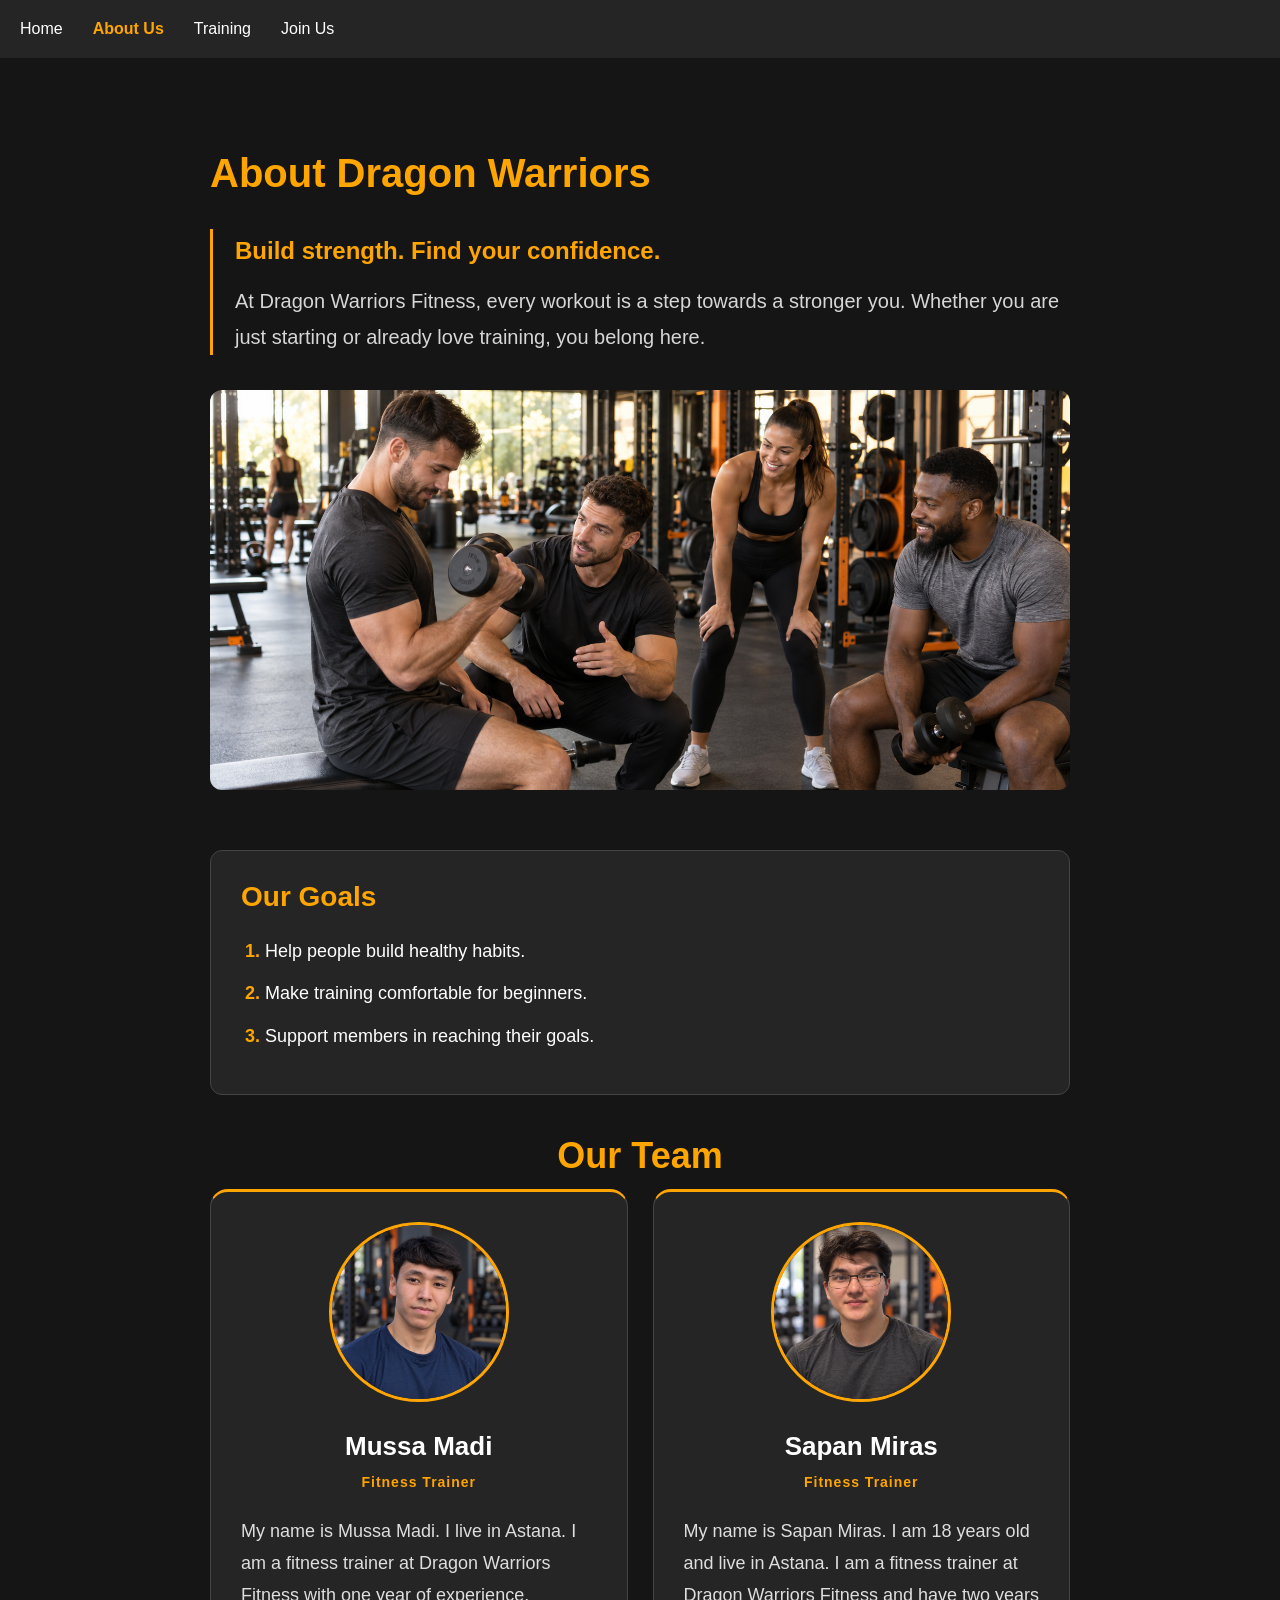
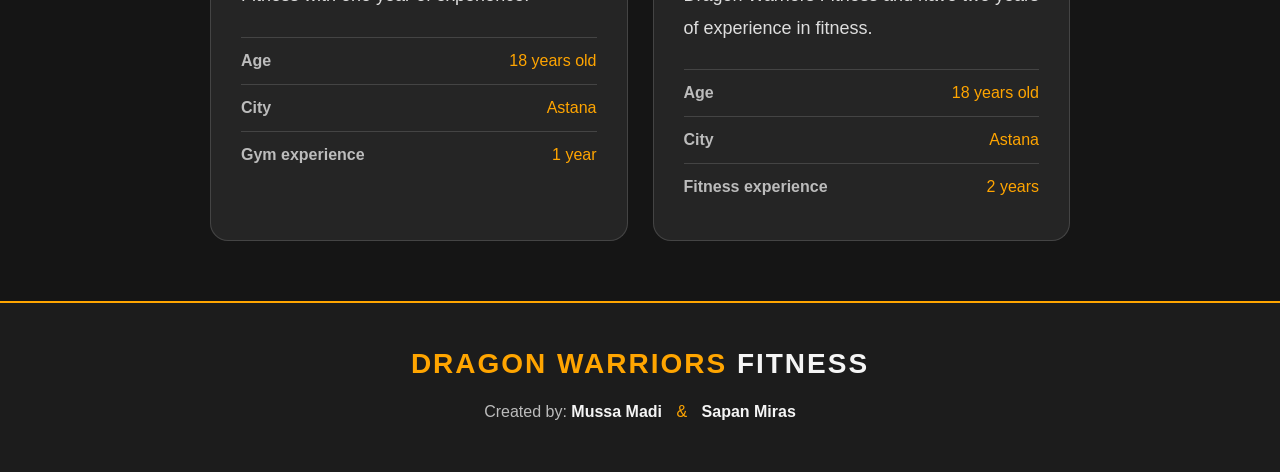
==== about.html @ 5a6d97cf "Add website files" ====
<!DOCTYPE html>
<html lang="en">

<head>
    <!-- Created by: Mussa Madi -->
    <meta charset="UTF-8">
    <meta name="viewport" content="width=device-width, initial-scale=1.0">
    <title>Dragon Warriors Fitness | About Us</title>
    <link rel="stylesheet" href="css/style.css">
</head>

<body>
    <nav class="navbar">
        <a href="index.html">Home</a>
        <a class="active" href="about.html">About Us</a>
        <a href="training.html">Training</a>
        <a href="join.html">Join Us</a>
    </nav>

    <main>
        <section class="about-section">
            <h1>About Dragon Warriors</h1>
            <p class="about-intro">
                <strong>Build strength. Find your confidence.</strong>
                At Dragon Warriors Fitness, every workout is a step towards
                a stronger you. Whether you are just starting or already love
                training, you belong here.
            </p>

            <img class="gym-image" src="images/about-gym.png" alt="Gym members training with a trainer">
        </section>

        <section class="features goals-section">
            <h2>Our Goals</h2>
            <ol>
                <li>Help people build healthy habits.</li>
                <li>Make training comfortable for beginners.</li>
                <li>Support members in reaching their goals.</li>
            </ol>
        </section>

        <section class="team-section">
            <h2>Our Team</h2>

            <div class="team-grid">
                <article class="member-card" id="madi">
                    <img class="member-photo" src="images/madi.png" alt="Mussa Madi">

                    <h3>Mussa Madi</h3>
                    <p class="member-role">Fitness Trainer</p>

                    <p class="member-bio">
                        My name is Mussa Madi. I live in Astana.
                        I am a fitness trainer at Dragon Warriors Fitness
                        with one year of experience.
                    </p>

                    <ul class="member-details">
                        <li>
                            <strong>Age</strong>
                            <span>18 years old</span>
                        </li>
                        <li>
                            <strong>City</strong>
                            <span>Astana</span>
                        </li>
                        <li>
                            <strong>Gym experience</strong>
                            <span>1 year</span>
                        </li>
                    </ul>
                </article>

                <article class="member-card" id="miras">
                    <img class="member-photo" src="images/miras.png" alt="Sapan Miras">

                    <h3>Sapan Miras</h3>
                    <p class="member-role">Fitness Trainer</p>

                    <p class="member-bio">
                        My name is Sapan Miras. I am 18 years old
                        and live in Astana. I am a fitness trainer
                        at Dragon Warriors Fitness and have two years
                        of experience in fitness.
                    </p>

                    <ul class="member-details">
                        <li>
                            <strong>Age</strong>
                            <span>18 years old</span>
                        </li>
                        <li>
                            <strong>City</strong>
                            <span>Astana</span>
                        </li>
                        <li>
                            <strong>Fitness experience</strong>
                            <span>2 years</span>
                        </li>
                    </ul>
                </article>
            </div>
        </section>
    </main>

    <footer class="site-footer">
        <p class="footer-brand">
            Dragon Warriors <span>Fitness</span>
        </p>

        <p class="footer-authors">
            Created by:
            <strong>Mussa Madi</strong>
            <span class="footer-divider">&amp;</span>
            <strong>Sapan Miras</strong>
        </p>
    </footer>
</body>

</html>
---- css/style.css ----
* {
    box-sizing: border-box;
}

body {
    background-color: #151515;
    color: white;
    font-family: Arial, sans-serif;
    margin: 0;
}

.navbar {
    background-color: #252525;
    padding: 20px;
    display: flex;
    gap: 30px;
}

.navbar a {
    color: white;
    text-decoration: none;
}

.navbar a:hover {
    color: orange;
}

.hero h1 {
    font-size: 64px;
    font-weight: 800;
    text-transform: uppercase;
    line-height: 1.1;
    letter-spacing: 2px;
    margin: 0 0 25px;
    text-shadow: 0 4px 16px rgba(0, 0, 0, 0.5);
}

.hero {
    text-align: center;
    padding: 150px 20px;
    background-image:
        linear-gradient(rgba(0, 0, 0, 0.65), rgba(0, 0, 0, 0.65)),
        url("../images/gym.png");
    background-size: cover;
    background-position: center;
    margin-bottom: 40px;
}

.join-button {
    display: inline-block;
    background-color: orange;
    color: black;
    padding: 15px 30px;
    text-decoration: none;
    border-radius: 8px;
}

.join-button:hover {
    background-color: darkorange;
}

.features {
    max-width: 900px;
    margin: 0 auto 40px;
    padding: 30px;
    background-color: #252525;
    border: 1px solid #444444;
    border-radius: 12px;
}

.features h2 {
    color: orange;
    font-size: 28px;
}

.features p {
    line-height: 1.6;
}

.features li {
    margin-bottom: 12px;
}

footer {
    background-color: #252525;
    color: white;
    text-align: center;
    padding: 20px;
    border-top: 1px solid #444444;
}

.feature-image {
    display: block;
    width: 180px;
    height: 180px;
    object-fit: cover;
    border-radius: 50%;
    border: 3px solid orange;
    margin-bottom: 20px;
}

.about-section {
    max-width: 900px;
    margin: 0 auto;
    padding: 60px 20px;
}

.about-section h1 {
    color: orange;
    font-size: 2.5rem;
}

.about-section p {
    font-size: 18px;
    line-height: 1.6;
}

.gym-image {
    display: block;
    width: 100%;
    max-width: 900px;
    height: 400px;
    object-fit: cover;
    margin: 30px auto 0;
    border-radius: 12px;
}

@media (max-width: 600px) {
    .navbar {
        flex-wrap: wrap;
        gap: 15px;
    }

    .hero {
        padding: 80px 20px;
    }

    .features {
        margin: 0 15px 30px;
        padding: 20px;
    }

    .gym-image {
        height: 250px;
    }
}

.navbar a.active {
    color: orange;
    font-weight: bold;
}

.home-features {
    display: flex;
    align-items: center;
    gap: 50px;
    width: calc(100% - 40px);
    max-width: 1150px;
    margin: 0 auto 60px;
    padding: 50px;
    border-radius: 20px;
    background-color: #252525;
    box-shadow: 0 12px 30px rgba(0, 0, 0, 0.2);
}

.home-features .feature-image {
    width: 260px;
    height: 260px;
    flex-shrink: 0;
    margin: 0;
}

.features-text {
    flex: 1;
    min-width: 0;
}

.features-text h2 {
    margin: 0 0 22px;
    font-size: 36px;
}

.features-text ul {
    padding-left: 22px;
    margin: 0;
}

.features-text li {
    color: #dedede;
    font-size: 18px;
    line-height: 1.7;
    margin-bottom: 18px;
}

.features-text li:last-child {
    margin-bottom: 0;
}

.features-text li::marker {
    color: orange;
}

.features-text strong {
    color: white;
}

.site-footer {
    padding: 45px 20px;
    background-color: #1c1c1c;
    border-top: 2px solid orange;
    text-align: center;
}

.footer-brand {
    margin: 0 0 18px;
    color: orange;
    font-size: 28px;
    font-weight: 800;
    letter-spacing: 2px;
    text-transform: uppercase;
}

.footer-brand span {
    color: #f5f5f5;
}

.footer-authors {
    margin: 0;
    color: #bcbcbc;
    font-size: 16px;
    line-height: 1.8;
}

.footer-authors strong {
    color: #f5f5f5;
    font-weight: 600;
}

.footer-divider {
    color: orange;
    margin: 0 10px;
}

@media (max-width: 800px) {
    .home-features {
        flex-direction: column;
        gap: 30px;
        padding: 30px 24px;
    }

    .home-features .feature-image {
        width: 200px;
        height: 200px;
    }

    .features-text h2 {
        font-size: 30px;
    }

    .features-text li {
        font-size: 17px;
    }

    .footer-brand {
        font-size: 22px;
    }
}

.about-columns {
    display: flex;
    align-items: stretch;
    gap: 25px;
    max-width: 900px;
    margin: 0 auto 60px;
    padding: 0 20px;
}

.about-columns>.features {
    flex: 1;
    min-width: 0;
    margin: 0;
    padding: 30px;
    border-radius: 18px;
}

.about-columns h2 {
    margin-top: 0;
}

.about-columns p,
.about-columns li {
    font-size: 18px;
    line-height: 1.7;
}

.about-columns ol {
    padding-left: 22px;
}

.about-columns li::marker {
    color: orange;
    font-weight: bold;
}

@media (max-width: 800px) {
    .about-columns {
        flex-direction: column;
    }
}

.about-section .about-intro {
    font-size: 20px;
    line-height: 1.8;
    color: #d6d6d6;
    border-left: 3px solid orange;
    padding-left: 22px;
    margin: 25px 0 35px;
}

.about-intro strong {
    display: block;
    color: orange;
    font-size: 24px;
    font-weight: 700;
    margin-bottom: 10px;
}

.hero h1 span {
    display: block;
    color: orange;
    font-size: 0.65em;
    letter-spacing: 8px;
    margin-top: 15px;
}

.hero .hero-tagline {
    font-size: 22px;
    line-height: 1.6;
    color: #dedede;
    margin: 0 0 35px;
}

.hero-tagline strong {
    color: white;
}

.hero .join-button {
    padding: 17px 36px;
    font-size: 17px;
    font-weight: 700;
    letter-spacing: 1px;
    border-radius: 10px;
    box-shadow: 0 6px 22px rgba(255, 165, 0, 0.25);
    transition: transform 0.2s, background-color 0.2s;
}

.hero .join-button:hover {
    transform: translateY(-3px);
    background-color: #ffb52e;
}

@media (max-width: 600px) {
    .hero h1 {
        font-size: 36px;
    }

    .hero h1 span {
        letter-spacing: 5px;
    }

    .hero .hero-tagline {
        font-size: 18px;
    }
}

#schedule {
    max-width: 900px;
    overflow-x: auto;
}

table.schedule-table {
    width: 100%;
    border-collapse: collapse;
    margin-top: 15px;
}

.schedule-table th,
.schedule-table td {
    padding: 14px 16px;
    text-align: left;
}

.schedule-table thead th {
    background-color: #1c1c1c;
    color: orange;
    text-transform: uppercase;
    font-size: 13px;
    letter-spacing: 1px;
    border-bottom: 2px solid orange;
}

.schedule-table tbody td {
    color: #dedede;
    border-bottom: 1px solid #3a3a3a;
}

.schedule-table tbody tr:hover td {
    background-color: #2c2c2c;
}

.plans {
    max-width: 1150px;
    margin: 0 auto 20px;
    padding: 0 20px;
    text-align: center;
}

.plans h2 {
    color: orange;
    font-size: 32px;
    margin-bottom: 30px;
}

.plans-grid {
    display: flex;
    flex-wrap: wrap;
    justify-content: center;
    gap: 25px;
    margin-bottom: 60px;
}

.plan-card {
    flex: 1;
    min-width: 240px;
    max-width: 320px;
    background-color: #252525;
    border: 1px solid #444444;
    border-radius: 16px;
    padding: 32px 26px;
    text-align: left;
}

.plan-card h3 {
    color: orange;
    font-size: 22px;
    margin: 0 0 10px;
}

.plan-card .plan-price {
    font-size: 30px;
    font-weight: 800;
    color: white;
    margin: 0 0 20px;
}

.plan-card .plan-price span {
    font-size: 14px;
    font-weight: 400;
    color: #bcbcbc;
}

.plan-card ul {
    list-style: none;
    margin: 0;
    padding: 0;
}

.plan-card ul li {
    padding: 8px 0;
    border-bottom: 1px solid #3a3a3a;
    color: #dedede;
    font-size: 15px;
}

.plan-card ul li:last-child {
    border-bottom: none;
}

@media (max-width: 800px) {
    .plans-grid {
        flex-direction: column;
        align-items: center;
    }

    .plan-card {
        max-width: 400px;
        width: 100%;
    }
}

#contact-form {
    max-width: 700px;
}

#contact-form form {
    margin-top: 15px;
}

.form-group {
    display: flex;
    flex-direction: column;
    gap: 8px;
    margin-bottom: 22px;
}

.form-group label {
    color: #dedede;
    font-weight: 600;
    font-size: 15px;
}

.form-group input[type="text"],
.form-group input[type="email"],
.form-group textarea {
    background-color: #1c1c1c;
    border: 1px solid #444444;
    border-radius: 8px;
    padding: 12px 14px;
    color: white;
    font-family: inherit;
    font-size: 15px;
}

.form-group input[type="text"]:focus,
.form-group input[type="email"]:focus,
.form-group textarea:focus {
    outline: none;
    border-color: orange;
}

.form-group textarea {
    resize: vertical;
    min-height: 120px;
}

.radio-row {
    display: flex;
    gap: 25px;
    color: #dedede;
    font-size: 15px;
}

.radio-row label {
    display: flex;
    align-items: center;
    gap: 8px;
    font-weight: 400;
}

button.join-button {
    border: none;
    cursor: pointer;
    font: inherit;
}

.about-intro .text-accent {
    color: #ffc04d;
    font-weight: 600;
}

.plans-grid .plan-card {
    display: flex;
    flex-direction: column;
    border: 1px solid #444444;
    transition: border-color 0.2s, box-shadow 0.2s;
}

.plan-card ul {
    flex: 1;
}

.plan-choice {
    display: flex;
    align-items: center;
    justify-content: center;
    gap: 10px;
    margin-top: 25px;
    padding: 15px;
    border: 1px solid #666666;
    border-radius: 10px;
    color: white;
    font-weight: 700;
    cursor: pointer;
}

.plan-choice input {
    width: 18px;
    height: 18px;
    margin: 0;
    accent-color: #151515;
}

.plan-choice:hover {
    border-color: orange;
    background-color: #333333;
}

.plan-card:has(input:checked) {
    border-color: orange;
    box-shadow: 0 8px 25px rgba(255, 165, 0, 0.15);
}

.plan-choice:has(input:checked) {
    background-color: orange;
    border-color: orange;
    color: #151515;
}

.plan-choice:focus-within {
    outline: 2px solid white;
    outline-offset: 4px;
}

.training-time {
    border: 0;
    padding: 0;
    margin-left: 0;
    margin-right: 0;
    min-width: 0;
}

.training-time legend {
    font-weight: 600;
    margin-bottom: 12px;
}

.goals-section {
    width: calc(100% - 40px);
    max-width: 860px;
    margin: 0 auto 40px;
    padding: 30px;
}

.goals-section h2 {
    margin-top: 0;
}

.goals-section ol {
    padding-left: 24px;
    margin-bottom: 0;
}

.goals-section li {
    font-size: 18px;
    line-height: 1.7;
}

.goals-section li::marker {
    color: orange;
    font-weight: bold;
}

.team-section {
    max-width: 900px;
    margin: 0 auto 60px;
    padding: 0 20px;
}

.team-section>h2 {
    color: orange;
    font-size: 36px;
    text-align: center;
    margin: 0 0 12px;
}

.team-grid {
    display: grid;
    grid-template-columns: repeat(2, minmax(0, 1fr));
    gap: 25px;
}

.member-card {
    background-color: #252525;
    border: 1px solid #444444;
    border-top: 3px solid orange;
    border-radius: 18px;
    padding: 30px;
    text-align: center;
}

.member-photo {
    width: 180px;
    height: 180px;
    max-width: 100%;
    margin: 0 auto 25px;
    border: 3px solid orange;
    border-radius: 50%;
}

.member-card h3 {
    color: white;
    font-size: 26px;
    margin: 0 0 10px;
}

.member-role {
    color: orange;
    font-size: 14px;
    font-weight: 600;
    letter-spacing: 1px;
    line-height: 1.5;
    margin: 0 0 22px;
}

.member-bio {
    color: #dedede;
    font-size: 18px;
    line-height: 1.8;
    text-align: left;
}

.member-details {
    list-style: none;
    padding: 0;
    margin: 25px 0 0;
    text-align: left;
}

.member-details li {
    display: flex;
    justify-content: space-between;
    flex-wrap: wrap;
    gap: 10px;
    padding: 14px 0;
    border-top: 1px solid #444444;
    font-size: 16px;
}

.member-details strong {
    color: #bcbcbc;
}

.member-details span {
    color: orange;
}

@media (max-width: 700px) {
    .team-grid {
        grid-template-columns: 1fr;
    }

    .member-card {
        padding: 25px;
    }

    .team-section>h2 {
        font-size: 30px;
    }
}
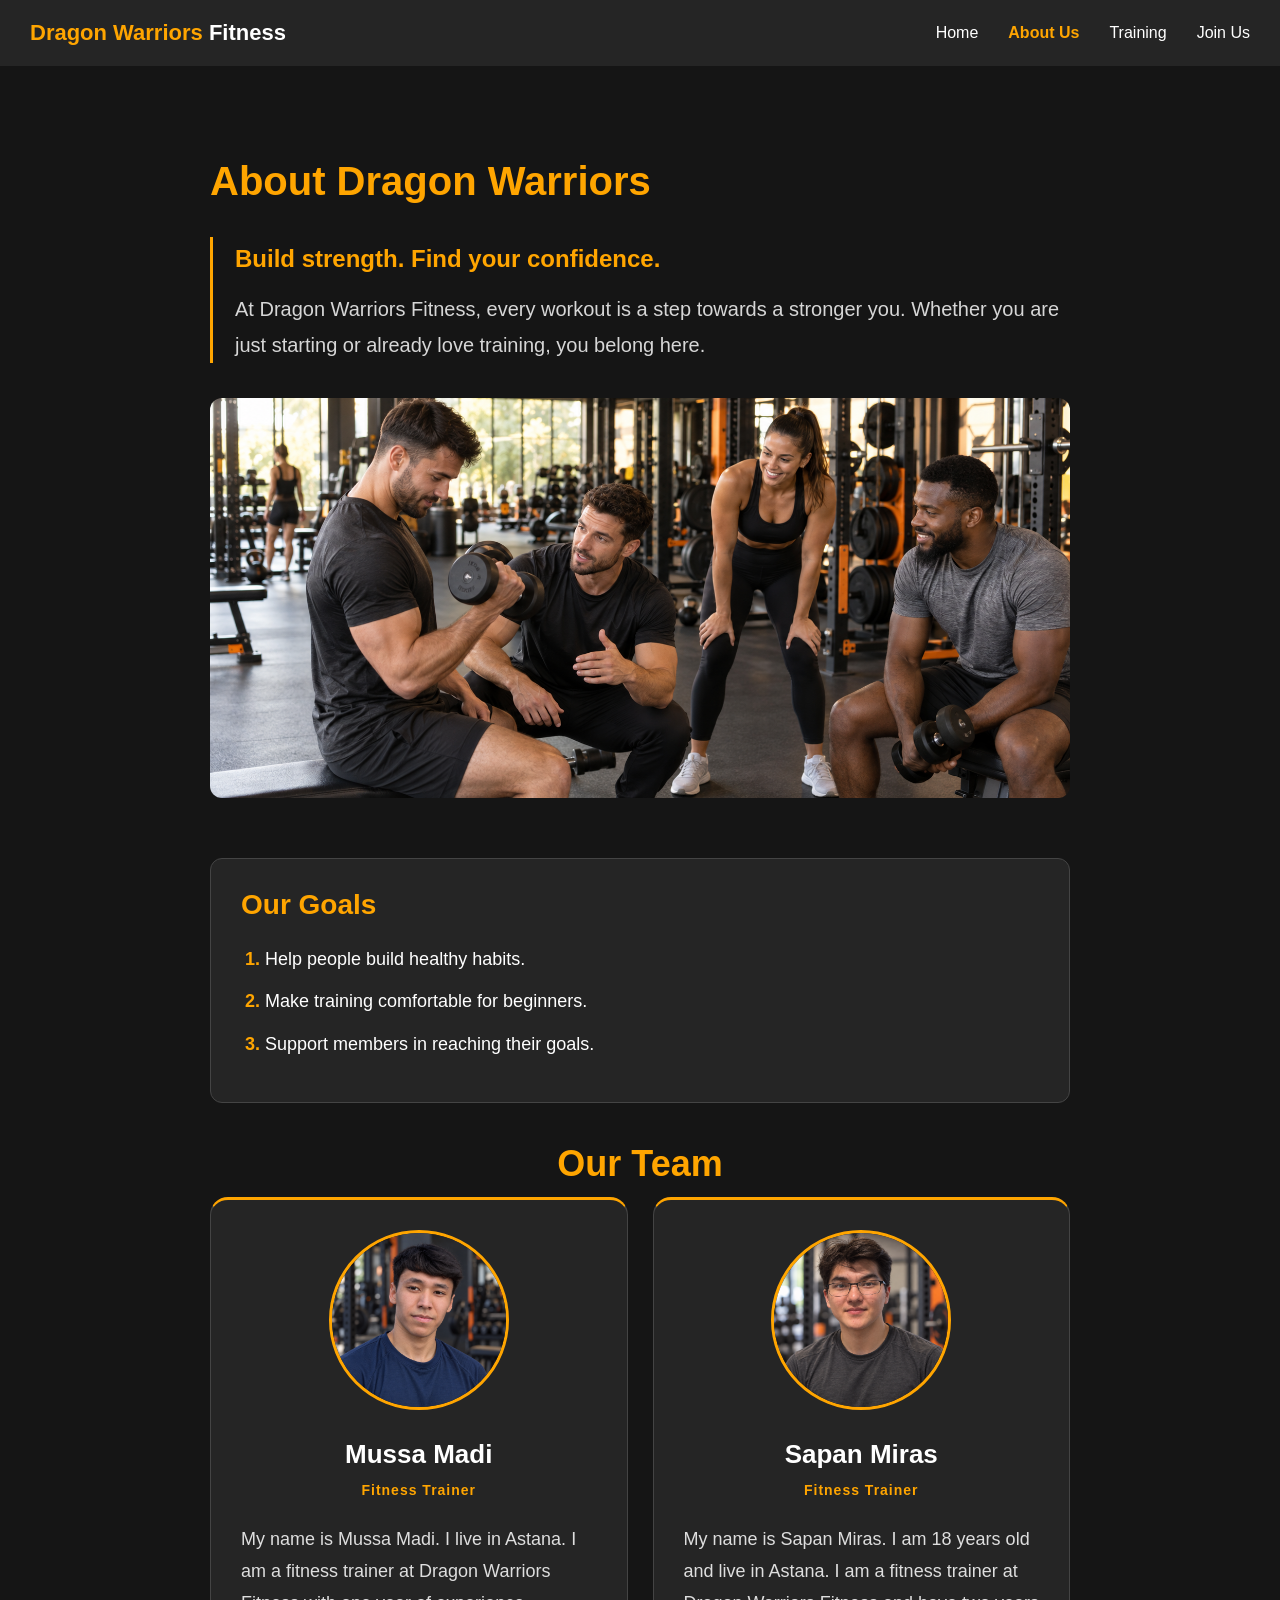
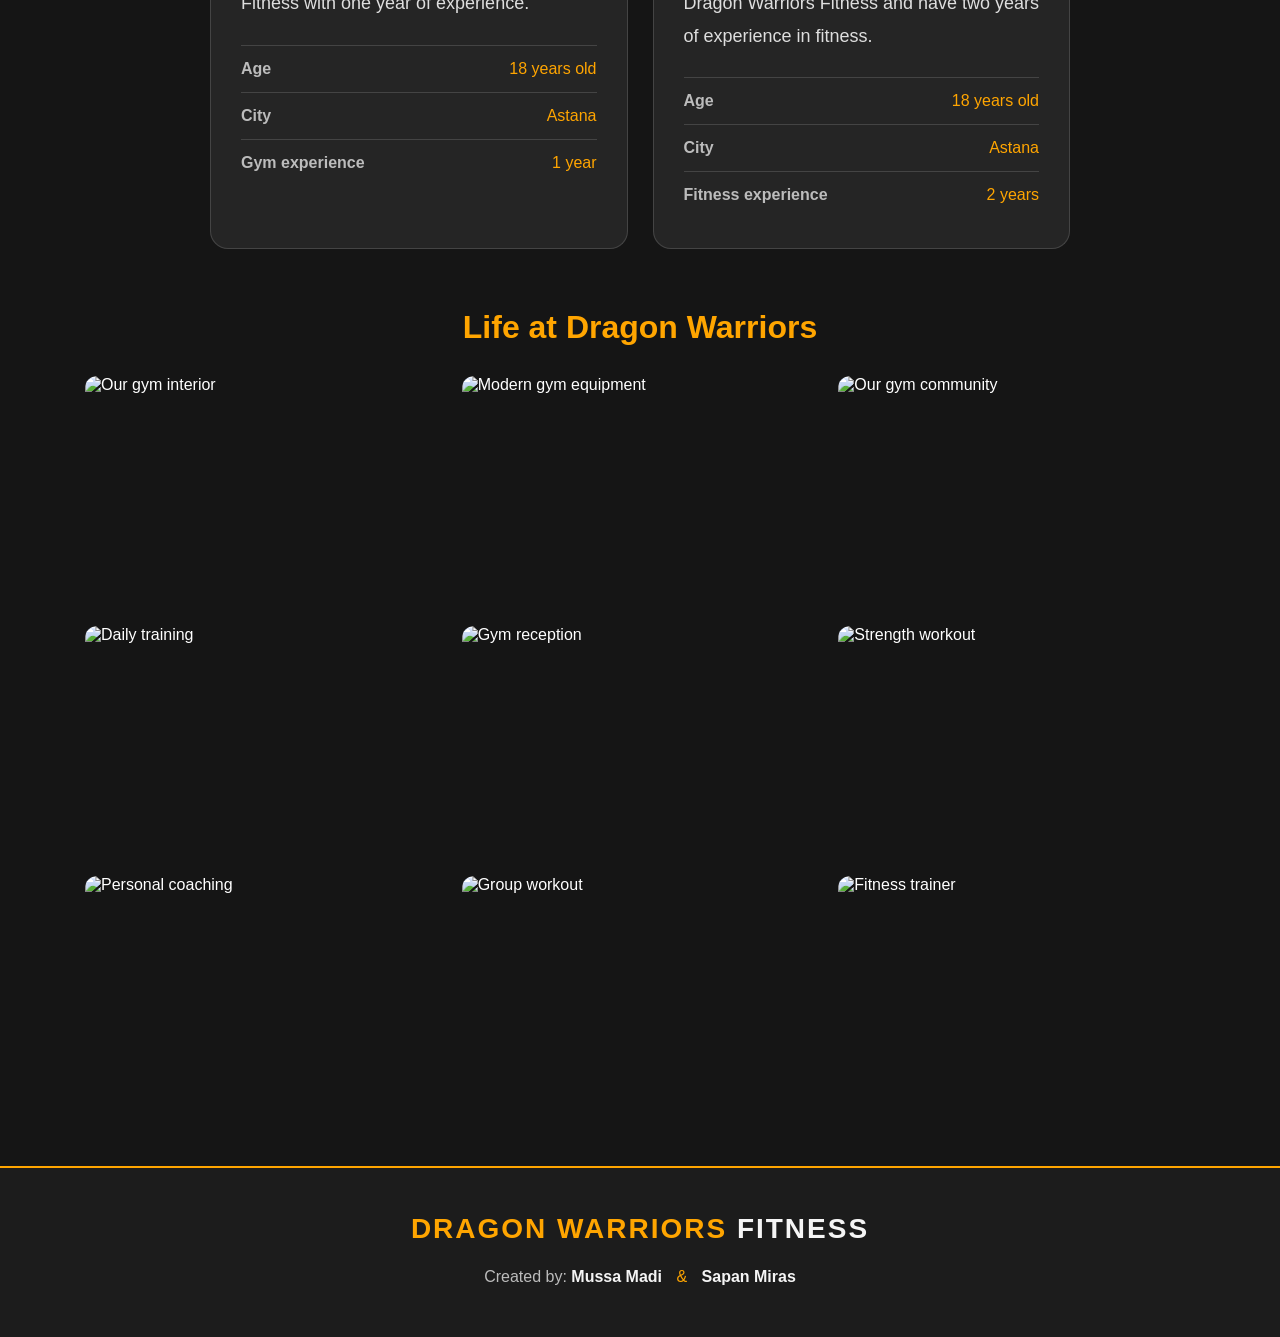
==== commit 57e02037: "Assignment 2 HTML and CSS" ====
--- a/about.html
+++ b/about.html
@@ -1,120 +1,177 @@
-<!DOCTYPE html>
-<html lang="en">
-
-<head>
-    <!-- Created by: Mussa Madi -->
-    <meta charset="UTF-8">
-    <meta name="viewport" content="width=device-width, initial-scale=1.0">
-    <title>Dragon Warriors Fitness | About Us</title>
-    <link rel="stylesheet" href="css/style.css">
-</head>
-
-<body>
-    <nav class="navbar">
-        <a href="index.html">Home</a>
-        <a class="active" href="about.html">About Us</a>
-        <a href="training.html">Training</a>
-        <a href="join.html">Join Us</a>
-    </nav>
-
-    <main>
-        <section class="about-section">
-            <h1>About Dragon Warriors</h1>
-            <p class="about-intro">
-                <strong>Build strength. Find your confidence.</strong>
-                At Dragon Warriors Fitness, every workout is a step towards
-                a stronger you. Whether you are just starting or already love
-                training, you belong here.
-            </p>
-
-            <img class="gym-image" src="images/about-gym.png" alt="Gym members training with a trainer">
-        </section>
-
-        <section class="features goals-section">
-            <h2>Our Goals</h2>
-            <ol>
-                <li>Help people build healthy habits.</li>
-                <li>Make training comfortable for beginners.</li>
-                <li>Support members in reaching their goals.</li>
-            </ol>
-        </section>
-
-        <section class="team-section">
-            <h2>Our Team</h2>
-
-            <div class="team-grid">
-                <article class="member-card" id="madi">
-                    <img class="member-photo" src="images/madi.png" alt="Mussa Madi">
-
-                    <h3>Mussa Madi</h3>
-                    <p class="member-role">Fitness Trainer</p>
-
-                    <p class="member-bio">
-                        My name is Mussa Madi. I live in Astana.
-                        I am a fitness trainer at Dragon Warriors Fitness
-                        with one year of experience.
-                    </p>
-
-                    <ul class="member-details">
-                        <li>
-                            <strong>Age</strong>
-                            <span>18 years old</span>
-                        </li>
-                        <li>
-                            <strong>City</strong>
-                            <span>Astana</span>
-                        </li>
-                        <li>
-                            <strong>Gym experience</strong>
-                            <span>1 year</span>
-                        </li>
-                    </ul>
-                </article>
-
-                <article class="member-card" id="miras">
-                    <img class="member-photo" src="images/miras.png" alt="Sapan Miras">
-
-                    <h3>Sapan Miras</h3>
-                    <p class="member-role">Fitness Trainer</p>
-
-                    <p class="member-bio">
-                        My name is Sapan Miras. I am 18 years old
-                        and live in Astana. I am a fitness trainer
-                        at Dragon Warriors Fitness and have two years
-                        of experience in fitness.
-                    </p>
-
-                    <ul class="member-details">
-                        <li>
-                            <strong>Age</strong>
-                            <span>18 years old</span>
-                        </li>
-                        <li>
-                            <strong>City</strong>
-                            <span>Astana</span>
-                        </li>
-                        <li>
-                            <strong>Fitness experience</strong>
-                            <span>2 years</span>
-                        </li>
-                    </ul>
-                </article>
-            </div>
-        </section>
-    </main>
-
-    <footer class="site-footer">
-        <p class="footer-brand">
-            Dragon Warriors <span>Fitness</span>
-        </p>
-
-        <p class="footer-authors">
-            Created by:
-            <strong>Mussa Madi</strong>
-            <span class="footer-divider">&amp;</span>
-            <strong>Sapan Miras</strong>
-        </p>
-    </footer>
-</body>
-
+<!DOCTYPE html>
+<html lang="en">
+
+<head>
+    <!-- Created by: Mussa Madi -->
+    <meta charset="UTF-8">
+    <meta name="viewport" content="width=device-width, initial-scale=1.0">
+    <title>Dragon Warriors Fitness | About Us</title>
+    <link rel="stylesheet" href="css/style.css">
+</head>
+
+<body>
+    <header class="site-header">
+        <a class="logo" href="index.html">
+            Dragon Warriors <span>Fitness</span>
+        </a>
+
+        <nav class="navbar">
+            <a href="index.html">Home</a>
+            <a class="active" href="about.html">About Us</a>
+            <a href="training.html">Training</a>
+            <a href="join.html">Join Us</a>
+        </nav>
+    </header>
+
+    <main>
+        <section class="about-section">
+            <h1>About Dragon Warriors</h1>
+            <p class="about-intro">
+                <strong>Build strength. Find your confidence.</strong>
+                At Dragon Warriors Fitness, every workout is a step towards
+                a stronger you. Whether you are just starting or already love
+                training, you belong here.
+            </p>
+
+            <img class="gym-image" src="images/about-gym.png" alt="Gym members training with a trainer">
+        </section>
+
+        <section class="features goals-section">
+            <h2>Our Goals</h2>
+            <ol>
+                <li>Help people build healthy habits.</li>
+                <li>Make training comfortable for beginners.</li>
+                <li>Support members in reaching their goals.</li>
+            </ol>
+        </section>
+
+        <section class="team-section">
+            <h2>Our Team</h2>
+
+            <div class="team-grid">
+                <article class="member-card" id="madi">
+                    <img class="member-photo" src="images/madi.png" alt="Mussa Madi">
+
+                    <h3>Mussa Madi</h3>
+                    <p class="member-role">Fitness Trainer</p>
+
+                    <p class="member-bio">
+                        My name is Mussa Madi. I live in Astana.
+                        I am a fitness trainer at Dragon Warriors Fitness
+                        with one year of experience.
+                    </p>
+
+                    <ul class="member-details">
+                        <li>
+                            <strong>Age</strong>
+                            <span>18 years old</span>
+                        </li>
+                        <li>
+                            <strong>City</strong>
+                            <span>Astana</span>
+                        </li>
+                        <li>
+                            <strong>Gym experience</strong>
+                            <span>1 year</span>
+                        </li>
+                    </ul>
+                </article>
+
+                <article class="member-card" id="miras">
+                    <img class="member-photo" src="images/miras.png" alt="Sapan Miras">
+
+                    <h3>Sapan Miras</h3>
+                    <p class="member-role">Fitness Trainer</p>
+
+                    <p class="member-bio">
+                        My name is Sapan Miras. I am 18 years old
+                        and live in Astana. I am a fitness trainer
+                        at Dragon Warriors Fitness and have two years
+                        of experience in fitness.
+                    </p>
+
+                    <ul class="member-details">
+                        <li>
+                            <strong>Age</strong>
+                            <span>18 years old</span>
+                        </li>
+                        <li>
+                            <strong>City</strong>
+                            <span>Astana</span>
+                        </li>
+                        <li>
+                            <strong>Fitness experience</strong>
+                            <span>2 years</span>
+                        </li>
+                    </ul>
+                </article>
+            </div>
+        </section>
+
+        <section class="gallery-section">
+            <h2>Life at Dragon Warriors</h2>
+
+            <div class="gallery-grid">
+                <figure class="gallery-item">
+                    <img src="images/gallery1.png" alt="Our gym interior">
+                    <figcaption>Our Gym</figcaption>
+                </figure>
+
+                <figure class="gallery-item">
+                    <img src="images/gallery2.png" alt="Modern gym equipment">
+                    <figcaption>Modern Equipment</figcaption>
+                </figure>
+
+                <figure class="gallery-item">
+                    <img src="images/gallery3.png" alt="Our gym community">
+                    <figcaption>Our Community</figcaption>
+                </figure>
+
+                <figure class="gallery-item">
+                    <img src="images/gallery4.png" alt="Daily training">
+                    <figcaption>Daily Training</figcaption>
+                </figure>
+
+                <figure class="gallery-item">
+                    <img src="images/gallery5.png" alt="Gym reception">
+                    <figcaption>Welcome to Our Club</figcaption>
+                </figure>
+
+                <figure class="gallery-item">
+                    <img src="images/gallery6.png" alt="Strength workout">
+                    <figcaption>Build Your Strength</figcaption>
+                </figure>
+
+                <figure class="gallery-item">
+                    <img src="images/gallery7.png" alt="Personal coaching">
+                    <figcaption>Personal Coaching</figcaption>
+                </figure>
+
+                <figure class="gallery-item">
+                    <img src="images/gallery8.png" alt="Group workout">
+                    <figcaption>Train Together</figcaption>
+                </figure>
+
+                <figure class="gallery-item">
+                    <img src="images/gallery9.png" alt="Fitness trainer">
+                    <figcaption>Meet Our Trainer</figcaption>
+                </figure>
+            </div>
+        </section>
+    </main>
+
+    <footer class="site-footer">
+        <p class="footer-brand">
+            Dragon Warriors <span>Fitness</span>
+        </p>
+
+        <p class="footer-authors">
+            Created by:
+            <strong>Mussa Madi</strong>
+            <span class="footer-divider">&amp;</span>
+            <strong>Sapan Miras</strong>
+        </p>
+    </footer>
+</body>
+
 </html>
--- a/css/style.css
+++ b/css/style.css
@@ -1,749 +1,973 @@
-* {
-    box-sizing: border-box;
-}
-
-body {
-    background-color: #151515;
-    color: white;
-    font-family: Arial, sans-serif;
-    margin: 0;
-}
-
-.navbar {
-    background-color: #252525;
-    padding: 20px;
-    display: flex;
-    gap: 30px;
-}
-
-.navbar a {
-    color: white;
-    text-decoration: none;
-}
-
-.navbar a:hover {
-    color: orange;
-}
-
-.hero h1 {
-    font-size: 64px;
-    font-weight: 800;
-    text-transform: uppercase;
-    line-height: 1.1;
-    letter-spacing: 2px;
-    margin: 0 0 25px;
-    text-shadow: 0 4px 16px rgba(0, 0, 0, 0.5);
-}
-
-.hero {
-    text-align: center;
-    padding: 150px 20px;
-    background-image:
-        linear-gradient(rgba(0, 0, 0, 0.65), rgba(0, 0, 0, 0.65)),
-        url("../images/gym.png");
-    background-size: cover;
-    background-position: center;
-    margin-bottom: 40px;
-}
-
-.join-button {
-    display: inline-block;
-    background-color: orange;
-    color: black;
-    padding: 15px 30px;
-    text-decoration: none;
-    border-radius: 8px;
-}
-
-.join-button:hover {
-    background-color: darkorange;
-}
-
-.features {
-    max-width: 900px;
-    margin: 0 auto 40px;
-    padding: 30px;
-    background-color: #252525;
-    border: 1px solid #444444;
-    border-radius: 12px;
-}
-
-.features h2 {
-    color: orange;
-    font-size: 28px;
-}
-
-.features p {
-    line-height: 1.6;
-}
-
-.features li {
-    margin-bottom: 12px;
-}
-
-footer {
-    background-color: #252525;
-    color: white;
-    text-align: center;
-    padding: 20px;
-    border-top: 1px solid #444444;
-}
-
-.feature-image {
-    display: block;
-    width: 180px;
-    height: 180px;
-    object-fit: cover;
-    border-radius: 50%;
-    border: 3px solid orange;
-    margin-bottom: 20px;
-}
-
-.about-section {
-    max-width: 900px;
-    margin: 0 auto;
-    padding: 60px 20px;
-}
-
-.about-section h1 {
-    color: orange;
-    font-size: 2.5rem;
-}
-
-.about-section p {
-    font-size: 18px;
-    line-height: 1.6;
-}
-
-.gym-image {
-    display: block;
-    width: 100%;
-    max-width: 900px;
-    height: 400px;
-    object-fit: cover;
-    margin: 30px auto 0;
-    border-radius: 12px;
-}
-
-@media (max-width: 600px) {
-    .navbar {
-        flex-wrap: wrap;
-        gap: 15px;
-    }
-
-    .hero {
-        padding: 80px 20px;
-    }
-
-    .features {
-        margin: 0 15px 30px;
-        padding: 20px;
-    }
-
-    .gym-image {
-        height: 250px;
-    }
-}
-
-.navbar a.active {
-    color: orange;
-    font-weight: bold;
-}
-
-.home-features {
-    display: flex;
-    align-items: center;
-    gap: 50px;
-    width: calc(100% - 40px);
-    max-width: 1150px;
-    margin: 0 auto 60px;
-    padding: 50px;
-    border-radius: 20px;
-    background-color: #252525;
-    box-shadow: 0 12px 30px rgba(0, 0, 0, 0.2);
-}
-
-.home-features .feature-image {
-    width: 260px;
-    height: 260px;
-    flex-shrink: 0;
-    margin: 0;
-}
-
-.features-text {
-    flex: 1;
-    min-width: 0;
-}
-
-.features-text h2 {
-    margin: 0 0 22px;
-    font-size: 36px;
-}
-
-.features-text ul {
-    padding-left: 22px;
-    margin: 0;
-}
-
-.features-text li {
-    color: #dedede;
-    font-size: 18px;
-    line-height: 1.7;
-    margin-bottom: 18px;
-}
-
-.features-text li:last-child {
-    margin-bottom: 0;
-}
-
-.features-text li::marker {
-    color: orange;
-}
-
-.features-text strong {
-    color: white;
-}
-
-.site-footer {
-    padding: 45px 20px;
-    background-color: #1c1c1c;
-    border-top: 2px solid orange;
-    text-align: center;
-}
-
-.footer-brand {
-    margin: 0 0 18px;
-    color: orange;
-    font-size: 28px;
-    font-weight: 800;
-    letter-spacing: 2px;
-    text-transform: uppercase;
-}
-
-.footer-brand span {
-    color: #f5f5f5;
-}
-
-.footer-authors {
-    margin: 0;
-    color: #bcbcbc;
-    font-size: 16px;
-    line-height: 1.8;
-}
-
-.footer-authors strong {
-    color: #f5f5f5;
-    font-weight: 600;
-}
-
-.footer-divider {
-    color: orange;
-    margin: 0 10px;
-}
-
-@media (max-width: 800px) {
-    .home-features {
-        flex-direction: column;
-        gap: 30px;
-        padding: 30px 24px;
-    }
-
-    .home-features .feature-image {
-        width: 200px;
-        height: 200px;
-    }
-
-    .features-text h2 {
-        font-size: 30px;
-    }
-
-    .features-text li {
-        font-size: 17px;
-    }
-
-    .footer-brand {
-        font-size: 22px;
-    }
-}
-
-.about-columns {
-    display: flex;
-    align-items: stretch;
-    gap: 25px;
-    max-width: 900px;
-    margin: 0 auto 60px;
-    padding: 0 20px;
-}
-
-.about-columns>.features {
-    flex: 1;
-    min-width: 0;
-    margin: 0;
-    padding: 30px;
-    border-radius: 18px;
-}
-
-.about-columns h2 {
-    margin-top: 0;
-}
-
-.about-columns p,
-.about-columns li {
-    font-size: 18px;
-    line-height: 1.7;
-}
-
-.about-columns ol {
-    padding-left: 22px;
-}
-
-.about-columns li::marker {
-    color: orange;
-    font-weight: bold;
-}
-
-@media (max-width: 800px) {
-    .about-columns {
-        flex-direction: column;
-    }
-}
-
-.about-section .about-intro {
-    font-size: 20px;
-    line-height: 1.8;
-    color: #d6d6d6;
-    border-left: 3px solid orange;
-    padding-left: 22px;
-    margin: 25px 0 35px;
-}
-
-.about-intro strong {
-    display: block;
-    color: orange;
-    font-size: 24px;
-    font-weight: 700;
-    margin-bottom: 10px;
-}
-
-.hero h1 span {
-    display: block;
-    color: orange;
-    font-size: 0.65em;
-    letter-spacing: 8px;
-    margin-top: 15px;
-}
-
-.hero .hero-tagline {
-    font-size: 22px;
-    line-height: 1.6;
-    color: #dedede;
-    margin: 0 0 35px;
-}
-
-.hero-tagline strong {
-    color: white;
-}
-
-.hero .join-button {
-    padding: 17px 36px;
-    font-size: 17px;
-    font-weight: 700;
-    letter-spacing: 1px;
-    border-radius: 10px;
-    box-shadow: 0 6px 22px rgba(255, 165, 0, 0.25);
-    transition: transform 0.2s, background-color 0.2s;
-}
-
-.hero .join-button:hover {
-    transform: translateY(-3px);
-    background-color: #ffb52e;
-}
-
-@media (max-width: 600px) {
-    .hero h1 {
-        font-size: 36px;
-    }
-
-    .hero h1 span {
-        letter-spacing: 5px;
-    }
-
-    .hero .hero-tagline {
-        font-size: 18px;
-    }
-}
-
-#schedule {
-    max-width: 900px;
-    overflow-x: auto;
-}
-
-table.schedule-table {
-    width: 100%;
-    border-collapse: collapse;
-    margin-top: 15px;
-}
-
-.schedule-table th,
-.schedule-table td {
-    padding: 14px 16px;
-    text-align: left;
-}
-
-.schedule-table thead th {
-    background-color: #1c1c1c;
-    color: orange;
-    text-transform: uppercase;
-    font-size: 13px;
-    letter-spacing: 1px;
-    border-bottom: 2px solid orange;
-}
-
-.schedule-table tbody td {
-    color: #dedede;
-    border-bottom: 1px solid #3a3a3a;
-}
-
-.schedule-table tbody tr:hover td {
-    background-color: #2c2c2c;
-}
-
-.plans {
-    max-width: 1150px;
-    margin: 0 auto 20px;
-    padding: 0 20px;
-    text-align: center;
-}
-
-.plans h2 {
-    color: orange;
-    font-size: 32px;
-    margin-bottom: 30px;
-}
-
-.plans-grid {
-    display: flex;
-    flex-wrap: wrap;
-    justify-content: center;
-    gap: 25px;
-    margin-bottom: 60px;
-}
-
-.plan-card {
-    flex: 1;
-    min-width: 240px;
-    max-width: 320px;
-    background-color: #252525;
-    border: 1px solid #444444;
-    border-radius: 16px;
-    padding: 32px 26px;
-    text-align: left;
-}
-
-.plan-card h3 {
-    color: orange;
-    font-size: 22px;
-    margin: 0 0 10px;
-}
-
-.plan-card .plan-price {
-    font-size: 30px;
-    font-weight: 800;
-    color: white;
-    margin: 0 0 20px;
-}
-
-.plan-card .plan-price span {
-    font-size: 14px;
-    font-weight: 400;
-    color: #bcbcbc;
-}
-
-.plan-card ul {
-    list-style: none;
-    margin: 0;
-    padding: 0;
-}
-
-.plan-card ul li {
-    padding: 8px 0;
-    border-bottom: 1px solid #3a3a3a;
-    color: #dedede;
-    font-size: 15px;
-}
-
-.plan-card ul li:last-child {
-    border-bottom: none;
-}
-
-@media (max-width: 800px) {
-    .plans-grid {
-        flex-direction: column;
-        align-items: center;
-    }
-
-    .plan-card {
-        max-width: 400px;
-        width: 100%;
-    }
-}
-
-#contact-form {
-    max-width: 700px;
-}
-
-#contact-form form {
-    margin-top: 15px;
-}
-
-.form-group {
-    display: flex;
-    flex-direction: column;
-    gap: 8px;
-    margin-bottom: 22px;
-}
-
-.form-group label {
-    color: #dedede;
-    font-weight: 600;
-    font-size: 15px;
-}
-
-.form-group input[type="text"],
-.form-group input[type="email"],
-.form-group textarea {
-    background-color: #1c1c1c;
-    border: 1px solid #444444;
-    border-radius: 8px;
-    padding: 12px 14px;
-    color: white;
-    font-family: inherit;
-    font-size: 15px;
-}
-
-.form-group input[type="text"]:focus,
-.form-group input[type="email"]:focus,
-.form-group textarea:focus {
-    outline: none;
-    border-color: orange;
-}
-
-.form-group textarea {
-    resize: vertical;
-    min-height: 120px;
-}
-
-.radio-row {
-    display: flex;
-    gap: 25px;
-    color: #dedede;
-    font-size: 15px;
-}
-
-.radio-row label {
-    display: flex;
-    align-items: center;
-    gap: 8px;
-    font-weight: 400;
-}
-
-button.join-button {
-    border: none;
-    cursor: pointer;
-    font: inherit;
-}
-
-.about-intro .text-accent {
-    color: #ffc04d;
-    font-weight: 600;
-}
-
-.plans-grid .plan-card {
-    display: flex;
-    flex-direction: column;
-    border: 1px solid #444444;
-    transition: border-color 0.2s, box-shadow 0.2s;
-}
-
-.plan-card ul {
-    flex: 1;
-}
-
-.plan-choice {
-    display: flex;
-    align-items: center;
-    justify-content: center;
-    gap: 10px;
-    margin-top: 25px;
-    padding: 15px;
-    border: 1px solid #666666;
-    border-radius: 10px;
-    color: white;
-    font-weight: 700;
-    cursor: pointer;
-}
-
-.plan-choice input {
-    width: 18px;
-    height: 18px;
-    margin: 0;
-    accent-color: #151515;
-}
-
-.plan-choice:hover {
-    border-color: orange;
-    background-color: #333333;
-}
-
-.plan-card:has(input:checked) {
-    border-color: orange;
-    box-shadow: 0 8px 25px rgba(255, 165, 0, 0.15);
-}
-
-.plan-choice:has(input:checked) {
-    background-color: orange;
-    border-color: orange;
-    color: #151515;
-}
-
-.plan-choice:focus-within {
-    outline: 2px solid white;
-    outline-offset: 4px;
-}
-
-.training-time {
-    border: 0;
-    padding: 0;
-    margin-left: 0;
-    margin-right: 0;
-    min-width: 0;
-}
-
-.training-time legend {
-    font-weight: 600;
-    margin-bottom: 12px;
-}
-
-.goals-section {
-    width: calc(100% - 40px);
-    max-width: 860px;
-    margin: 0 auto 40px;
-    padding: 30px;
-}
-
-.goals-section h2 {
-    margin-top: 0;
-}
-
-.goals-section ol {
-    padding-left: 24px;
-    margin-bottom: 0;
-}
-
-.goals-section li {
-    font-size: 18px;
-    line-height: 1.7;
-}
-
-.goals-section li::marker {
-    color: orange;
-    font-weight: bold;
-}
-
-.team-section {
-    max-width: 900px;
-    margin: 0 auto 60px;
-    padding: 0 20px;
-}
-
-.team-section>h2 {
-    color: orange;
-    font-size: 36px;
-    text-align: center;
-    margin: 0 0 12px;
-}
-
-.team-grid {
-    display: grid;
-    grid-template-columns: repeat(2, minmax(0, 1fr));
-    gap: 25px;
-}
-
-.member-card {
-    background-color: #252525;
-    border: 1px solid #444444;
-    border-top: 3px solid orange;
-    border-radius: 18px;
-    padding: 30px;
-    text-align: center;
-}
-
-.member-photo {
-    width: 180px;
-    height: 180px;
-    max-width: 100%;
-    margin: 0 auto 25px;
-    border: 3px solid orange;
-    border-radius: 50%;
-}
-
-.member-card h3 {
-    color: white;
-    font-size: 26px;
-    margin: 0 0 10px;
-}
-
-.member-role {
-    color: orange;
-    font-size: 14px;
-    font-weight: 600;
-    letter-spacing: 1px;
-    line-height: 1.5;
-    margin: 0 0 22px;
-}
-
-.member-bio {
-    color: #dedede;
-    font-size: 18px;
-    line-height: 1.8;
-    text-align: left;
-}
-
-.member-details {
-    list-style: none;
-    padding: 0;
-    margin: 25px 0 0;
-    text-align: left;
-}
-
-.member-details li {
-    display: flex;
-    justify-content: space-between;
-    flex-wrap: wrap;
-    gap: 10px;
-    padding: 14px 0;
-    border-top: 1px solid #444444;
-    font-size: 16px;
-}
-
-.member-details strong {
-    color: #bcbcbc;
-}
-
-.member-details span {
-    color: orange;
-}
-
-@media (max-width: 700px) {
-    .team-grid {
-        grid-template-columns: 1fr;
-    }
-
-    .member-card {
-        padding: 25px;
-    }
-
-    .team-section>h2 {
-        font-size: 30px;
-    }
+* {
+    box-sizing: border-box;
+}
+
+body {
+    background-color: #151515;
+    color: white;
+    font-family: Arial, sans-serif;
+    margin: 0;
+}
+
+.site-header {
+    display: flex;
+    justify-content: space-between;
+    align-items: center;
+    gap: 20px;
+    padding: 20px 30px;
+    background-color: #252525;
+}
+
+.logo {
+    color: orange;
+    font-size: 22px;
+    font-weight: bold;
+    text-decoration: none;
+}
+
+.logo span {
+    color: white;
+}
+
+.navbar {
+    display: flex;
+    align-items: center;
+    flex-wrap: wrap;
+    gap: 30px;
+}
+
+.navbar a {
+    color: white;
+    text-decoration: none;
+}
+
+.navbar a:hover {
+    color: orange;
+}
+
+.hero h1 {
+    font-size: 64px;
+    font-weight: 800;
+    text-transform: uppercase;
+    line-height: 1.1;
+    letter-spacing: 2px;
+    margin: 0 0 25px;
+    text-shadow: 0 4px 16px rgba(0, 0, 0, 0.5);
+}
+
+.hero {
+    text-align: center;
+    padding: 150px 20px;
+    background-image:
+        linear-gradient(rgba(0, 0, 0, 0.65), rgba(0, 0, 0, 0.65)),
+        url("../images/gym.png");
+    background-size: cover;
+    background-position: center;
+    margin-bottom: 40px;
+}
+
+.join-button {
+    display: inline-block;
+    background-color: orange;
+    color: black;
+    padding: 15px 30px;
+    text-decoration: none;
+    border-radius: 8px;
+}
+
+.join-button:hover {
+    background-color: darkorange;
+}
+
+.features {
+    max-width: 900px;
+    margin: 0 auto 40px;
+    padding: 30px;
+    background-color: #252525;
+    border: 1px solid #444444;
+    border-radius: 12px;
+}
+
+.features h2 {
+    color: orange;
+    font-size: 28px;
+}
+
+.features p {
+    line-height: 1.6;
+}
+
+.features li {
+    margin-bottom: 12px;
+}
+
+.feature-image {
+    display: block;
+    width: 180px;
+    height: 180px;
+    object-fit: cover;
+    border-radius: 50%;
+    border: 3px solid orange;
+    margin-bottom: 20px;
+}
+
+.about-section {
+    max-width: 900px;
+    margin: 0 auto;
+    padding: 60px 20px;
+}
+
+.about-section h1 {
+    color: orange;
+    font-size: 2.5rem;
+}
+
+.about-section p {
+    font-size: 18px;
+    line-height: 1.6;
+}
+
+.gym-image {
+    display: block;
+    width: 100%;
+    max-width: 900px;
+    height: 400px;
+    object-fit: cover;
+    margin: 30px auto 0;
+    border-radius: 12px;
+}
+
+@media (max-width: 600px) {
+    .hero {
+        padding: 80px 20px;
+    }
+
+    .features {
+        margin: 0 15px 30px;
+        padding: 20px;
+    }
+
+    .gym-image {
+        height: 250px;
+    }
+}
+
+.navbar a.active {
+    color: orange;
+    font-weight: bold;
+}
+
+.home-features {
+    display: flex;
+    align-items: center;
+    gap: 50px;
+    width: calc(100% - 40px);
+    max-width: 1150px;
+    margin: 0 auto 60px;
+    padding: 50px;
+    border-radius: 20px;
+    background-color: #252525;
+    box-shadow: 0 12px 30px rgba(0, 0, 0, 0.2);
+}
+
+.home-features .feature-image {
+    width: 260px;
+    height: 260px;
+    flex-shrink: 0;
+    margin: 0;
+}
+
+.features-text {
+    flex: 1;
+    min-width: 0;
+}
+
+.features-text h2 {
+    margin: 0 0 22px;
+    font-size: 36px;
+}
+
+.features-text ul {
+    padding-left: 22px;
+    margin: 0;
+}
+
+.features-text li {
+    color: #dedede;
+    font-size: 18px;
+    line-height: 1.7;
+    margin-bottom: 18px;
+}
+
+.features-text li:last-child {
+    margin-bottom: 0;
+}
+
+.features-text li::marker {
+    color: orange;
+}
+
+.features-text strong {
+    color: white;
+}
+
+.site-footer {
+    padding: 45px 20px;
+    background-color: #1c1c1c;
+    border-top: 2px solid orange;
+    text-align: center;
+}
+
+.footer-brand {
+    margin: 0 0 18px;
+    color: orange;
+    font-size: 28px;
+    font-weight: 800;
+    letter-spacing: 2px;
+    text-transform: uppercase;
+}
+
+.footer-brand span {
+    color: #f5f5f5;
+}
+
+.footer-authors {
+    margin: 0;
+    color: #bcbcbc;
+    font-size: 16px;
+    line-height: 1.8;
+}
+
+.footer-authors strong {
+    color: #f5f5f5;
+    font-weight: 600;
+}
+
+.footer-divider {
+    color: orange;
+    margin: 0 10px;
+}
+
+@media (max-width: 800px) {
+    .home-features {
+        flex-direction: column;
+        gap: 30px;
+        padding: 30px 24px;
+    }
+
+    .home-features .feature-image {
+        width: 200px;
+        height: 200px;
+    }
+
+    .features-text h2 {
+        font-size: 30px;
+    }
+
+    .features-text li {
+        font-size: 17px;
+    }
+
+    .footer-brand {
+        font-size: 22px;
+    }
+}
+
+.about-section .about-intro {
+    font-size: 20px;
+    line-height: 1.8;
+    color: #d6d6d6;
+    border-left: 3px solid orange;
+    padding-left: 22px;
+    margin: 25px 0 35px;
+}
+
+.about-intro strong {
+    display: block;
+    color: orange;
+    font-size: 24px;
+    font-weight: 700;
+    margin-bottom: 10px;
+}
+
+.hero h1 span {
+    display: block;
+    color: orange;
+    font-size: 0.65em;
+    letter-spacing: 8px;
+    margin-top: 15px;
+}
+
+.hero .hero-tagline {
+    font-size: 22px;
+    line-height: 1.6;
+    color: #dedede;
+    margin: 0 0 35px;
+}
+
+.hero-tagline strong {
+    color: white;
+}
+
+.hero .join-button {
+    padding: 17px 36px;
+    font-size: 17px;
+    font-weight: 700;
+    letter-spacing: 1px;
+    border-radius: 10px;
+    box-shadow: 0 6px 22px rgba(255, 165, 0, 0.25);
+    transition: transform 0.2s, background-color 0.2s;
+}
+
+.hero .join-button:hover {
+    transform: translateY(-3px);
+    background-color: #ffb52e;
+}
+
+@media (max-width: 600px) {
+    .hero h1 {
+        font-size: 36px;
+    }
+
+    .hero h1 span {
+        letter-spacing: 5px;
+    }
+
+    .hero .hero-tagline {
+        font-size: 18px;
+    }
+}
+
+#schedule {
+    max-width: 900px;
+    overflow-x: auto;
+}
+
+table.schedule-table {
+    width: 100%;
+    border-collapse: collapse;
+    margin-top: 15px;
+}
+
+.schedule-table th,
+.schedule-table td {
+    padding: 14px 16px;
+    text-align: left;
+}
+
+.schedule-table thead th {
+    background-color: #1c1c1c;
+    color: orange;
+    text-transform: uppercase;
+    font-size: 13px;
+    letter-spacing: 1px;
+    border-bottom: 2px solid orange;
+}
+
+.schedule-table tbody td {
+    color: #dedede;
+    border-bottom: 1px solid #3a3a3a;
+}
+
+.schedule-table tbody tr:hover td {
+    background-color: #2c2c2c;
+}
+
+.plans {
+    max-width: 1150px;
+    margin: 0 auto 20px;
+    padding: 0 20px;
+    text-align: center;
+}
+
+.plans h2 {
+    color: orange;
+    font-size: 32px;
+    margin-bottom: 30px;
+}
+
+.plans-grid {
+    display: flex;
+    flex-wrap: wrap;
+    justify-content: center;
+    gap: 25px;
+    margin-bottom: 60px;
+}
+
+.plan-card {
+    flex: 1;
+    min-width: 240px;
+    max-width: 320px;
+    background-color: #252525;
+    border: 1px solid #444444;
+    border-radius: 16px;
+    padding: 32px 26px;
+    text-align: left;
+}
+
+.plan-card h3 {
+    color: orange;
+    font-size: 22px;
+    margin: 0 0 10px;
+}
+
+.plan-card .plan-price {
+    font-size: 30px;
+    font-weight: 800;
+    color: white;
+    margin: 0 0 20px;
+}
+
+.plan-card .plan-price span {
+    font-size: 14px;
+    font-weight: 400;
+    color: #bcbcbc;
+}
+
+.plan-card ul {
+    list-style: none;
+    margin: 0;
+    padding: 0;
+    flex: 1;
+}
+
+.plan-card ul li {
+    padding: 8px 0;
+    border-bottom: 1px solid #3a3a3a;
+    color: #dedede;
+    font-size: 15px;
+}
+
+.plan-card ul li:last-child {
+    border-bottom: none;
+}
+
+@media (max-width: 800px) {
+    .plans-grid {
+        flex-direction: column;
+        align-items: center;
+    }
+
+    .plan-card {
+        max-width: 400px;
+        width: 100%;
+    }
+}
+
+#contact-form {
+    max-width: 700px;
+}
+
+#contact-form form {
+    margin-top: 15px;
+}
+
+.form-group {
+    display: flex;
+    flex-direction: column;
+    gap: 8px;
+    margin-bottom: 22px;
+}
+
+.form-group label {
+    color: #dedede;
+    font-weight: 600;
+    font-size: 15px;
+}
+
+.form-group input[type="text"],
+.form-group input[type="email"],
+.form-group textarea {
+    background-color: #1c1c1c;
+    border: 1px solid #444444;
+    border-radius: 8px;
+    padding: 12px 14px;
+    color: white;
+    font-family: inherit;
+    font-size: 15px;
+}
+
+.form-group input[type="text"]:focus,
+.form-group input[type="email"]:focus,
+.form-group textarea:focus {
+    outline: none;
+    border-color: orange;
+}
+
+.form-group textarea {
+    resize: vertical;
+    min-height: 120px;
+}
+
+.radio-row {
+    display: flex;
+    gap: 25px;
+    color: #dedede;
+    font-size: 15px;
+}
+
+.radio-row label {
+    display: flex;
+    align-items: center;
+    gap: 8px;
+    font-weight: 400;
+}
+
+button.join-button {
+    border: none;
+    cursor: pointer;
+    font: inherit;
+}
+
+.about-intro .text-accent {
+    color: #ffc04d;
+    font-weight: 600;
+}
+
+.plans-grid .plan-card {
+    display: flex;
+    flex-direction: column;
+    transition: transform 0.2s, border-color 0.2s, box-shadow 0.2s;
+}
+
+.plan-choice {
+    display: flex;
+    align-items: center;
+    justify-content: center;
+    gap: 10px;
+    margin-top: 25px;
+    padding: 15px;
+    border: 1px solid #666666;
+    border-radius: 10px;
+    color: white;
+    font-weight: 700;
+    cursor: pointer;
+}
+
+.plan-choice input {
+    width: 18px;
+    height: 18px;
+    margin: 0;
+    accent-color: #151515;
+}
+
+.plan-choice:hover {
+    border-color: orange;
+    background-color: #333333;
+}
+
+.plan-card:has(input:checked) {
+    border-color: orange;
+    box-shadow: 0 8px 25px rgba(255, 165, 0, 0.15);
+}
+
+.plan-choice:has(input:checked) {
+    background-color: orange;
+    border-color: orange;
+    color: #151515;
+}
+
+.plan-choice:focus-within {
+    outline: 2px solid white;
+    outline-offset: 4px;
+}
+
+.training-time {
+    border: 0;
+    padding: 0;
+    margin-left: 0;
+    margin-right: 0;
+    min-width: 0;
+}
+
+.training-time legend {
+    font-weight: 600;
+    margin-bottom: 12px;
+}
+
+.goals-section {
+    width: calc(100% - 40px);
+    max-width: 860px;
+    margin: 0 auto 40px;
+    padding: 30px;
+}
+
+.goals-section h2 {
+    margin-top: 0;
+}
+
+.goals-section ol {
+    padding-left: 24px;
+    margin-bottom: 0;
+}
+
+.goals-section li {
+    font-size: 18px;
+    line-height: 1.7;
+}
+
+.goals-section li::marker {
+    color: orange;
+    font-weight: bold;
+}
+
+.team-section {
+    max-width: 900px;
+    margin: 0 auto 60px;
+    padding: 0 20px;
+}
+
+.team-section > h2 {
+    color: orange;
+    font-size: 36px;
+    text-align: center;
+    margin: 0 0 12px;
+}
+
+.team-grid {
+    display: grid;
+    grid-template-columns: repeat(2, minmax(0, 1fr));
+    gap: 25px;
+}
+
+.member-card {
+    background-color: #252525;
+    border: 1px solid #444444;
+    border-top: 3px solid orange;
+    border-radius: 18px;
+    padding: 30px;
+    text-align: center;
+}
+
+.member-photo {
+    width: 180px;
+    height: 180px;
+    max-width: 100%;
+    margin: 0 auto 25px;
+    border: 3px solid orange;
+    border-radius: 50%;
+}
+
+.member-card h3 {
+    color: white;
+    font-size: 26px;
+    margin: 0 0 10px;
+}
+
+.member-role {
+    color: orange;
+    font-size: 14px;
+    font-weight: 600;
+    letter-spacing: 1px;
+    line-height: 1.5;
+    margin: 0 0 22px;
+}
+
+.member-bio {
+    color: #dedede;
+    font-size: 18px;
+    line-height: 1.8;
+    text-align: left;
+}
+
+.member-details {
+    list-style: none;
+    padding: 0;
+    margin: 25px 0 0;
+    text-align: left;
+}
+
+.member-details li {
+    display: flex;
+    justify-content: space-between;
+    flex-wrap: wrap;
+    gap: 10px;
+    padding: 14px 0;
+    border-top: 1px solid #444444;
+    font-size: 16px;
+}
+
+.member-details strong {
+    color: #bcbcbc;
+}
+
+.member-details span {
+    color: orange;
+}
+
+@media (max-width: 700px) {
+    .team-grid {
+        grid-template-columns: 1fr;
+    }
+
+    .member-card {
+        padding: 25px;
+    }
+
+    .team-section > h2 {
+        font-size: 30px;
+    }
+}
+
+@media (max-width: 700px) {
+    .site-header {
+        flex-direction: column;
+        padding: 20px;
+    }
+
+    .navbar {
+        justify-content: center;
+        gap: 15px;
+    }
+}
+
+.programs {
+    max-width: 1150px;
+    margin: 0 auto 60px;
+    padding: 0 20px;
+}
+
+.programs h2 {
+    color: orange;
+    text-align: center;
+    font-size: 32px;
+    margin-bottom: 30px;
+}
+
+.card-row {
+    display: flex;
+    align-items: stretch;
+    gap: 25px;
+}
+
+.program-card {
+    flex: 1;
+    min-width: 0;
+    display: flex;
+    flex-direction: column;
+    padding: 20px;
+    background-color: #252525;
+    border: 1px solid #444444;
+    border-radius: 12px;
+    transition: transform 0.2s, box-shadow 0.2s;
+}
+
+.program-card img {
+    width: 100%;
+    height: 200px;
+    object-fit: cover;
+    border-radius: 8px;
+}
+
+.program-card h3 {
+    color: orange;
+    margin: 20px 0 10px;
+}
+
+.program-card p {
+    color: #dedede;
+    line-height: 1.6;
+    margin: 0 0 20px;
+}
+
+.program-card .join-button {
+    margin-top: auto;
+    text-align: center;
+}
+
+.program-card:hover {
+    transform: translateY(-5px);
+    box-shadow: 0 10px 25px rgba(0, 0, 0, 0.4);
+}
+
+@media (max-width: 800px) {
+    .card-row {
+        flex-direction: column;
+    }
+}
+
+.page-layout {
+    display: grid;
+    grid-template-columns: 240px minmax(0, 1fr);
+    grid-template-rows: auto 1fr auto;
+    grid-template-areas:
+        "header header"
+        "sidebar main"
+        "footer footer";
+    min-height: 100vh;
+}
+
+.page-layout > .site-header {
+    grid-area: header;
+}
+
+.page-layout > .sidebar {
+    grid-area: sidebar;
+}
+
+.page-layout > main {
+    grid-area: main;
+    min-width: 0;
+}
+
+.page-layout > .site-footer {
+    grid-area: footer;
+}
+
+.sidebar {
+    padding: 30px 20px;
+    background-color: #1c1c1c;
+    border-right: 1px solid #444444;
+}
+
+.sidebar h2 {
+    color: orange;
+    font-size: 24px;
+    margin-top: 0;
+}
+
+.sidebar h3 {
+    color: orange;
+    margin-top: 35px;
+}
+
+.sidebar p {
+    color: #dedede;
+    line-height: 1.6;
+}
+
+.sidebar-links {
+    display: flex;
+    flex-direction: column;
+    gap: 15px;
+}
+
+.sidebar-links a {
+    color: white;
+    text-decoration: none;
+    padding: 12px;
+    background-color: #252525;
+    border-radius: 6px;
+}
+
+.sidebar-links a:hover {
+    color: orange;
+    background-color: #333333;
+}
+
+@media (max-width: 800px) {
+    .page-layout {
+        grid-template-columns: 1fr;
+        grid-template-rows: auto auto 1fr auto;
+        grid-template-areas:
+            "header"
+            "sidebar"
+            "main"
+            "footer";
+    }
+
+    .sidebar {
+        border-right: none;
+        border-bottom: 1px solid #444444;
+    }
+}
+
+.gallery-section {
+    max-width: 1150px;
+    margin: 0 auto 60px;
+    padding: 0 20px;
+}
+
+.gallery-section h2 {
+    color: orange;
+    text-align: center;
+    font-size: 32px;
+    margin-bottom: 30px;
+}
+
+.gallery-grid {
+    display: grid;
+    grid-template-columns: repeat(3, minmax(0, 1fr));
+    grid-auto-rows: 230px;
+    gap: 20px;
+}
+
+.gallery-item {
+    position: relative;
+    margin: 0;
+    overflow: hidden;
+    border-radius: 12px;
+}
+
+.gallery-item img {
+    display: block;
+    width: 100%;
+    height: 100%;
+    object-fit: cover;
+    transition: transform 0.3s;
+}
+
+.gallery-item figcaption {
+    position: absolute;
+    bottom: 0;
+    left: 0;
+    width: 100%;
+    padding: 15px;
+    background-color: rgba(0, 0, 0, 0.8);
+    color: white;
+    text-align: center;
+    opacity: 0;
+    transition: opacity 0.3s;
+}
+
+.gallery-item:hover img {
+    transform: scale(1.05);
+}
+
+.gallery-item:hover figcaption {
+    opacity: 1;
+}
+
+@media (max-width: 800px) {
+    .gallery-grid {
+        grid-template-columns: repeat(2, minmax(0, 1fr));
+    }
+}
+
+@media (max-width: 500px) {
+    .gallery-grid {
+        grid-template-columns: 1fr;
+    }
+}
+
+@media (hover: none) {
+    .gallery-item figcaption {
+        opacity: 1;
+    }
+}
+
+.plan-card:hover {
+    transform: translateY(-5px);
+    border-color: orange;
+    box-shadow: 0 10px 25px rgba(0, 0, 0, 0.4);
+}
+
+#trainer-bio .program-card img {
+    object-position: top center;
+}
+
+.training-gallery {
+    grid-template-columns: repeat(2, minmax(0, 1fr));
+}
+
+@media (max-width: 500px) {
+    .training-gallery {
+        grid-template-columns: 1fr;
+    }
+}
+
+#nutrition-tips {
+    width: calc(100% - 40px);
+    max-width: 1110px;
+    margin: 0 auto 40px;
 }
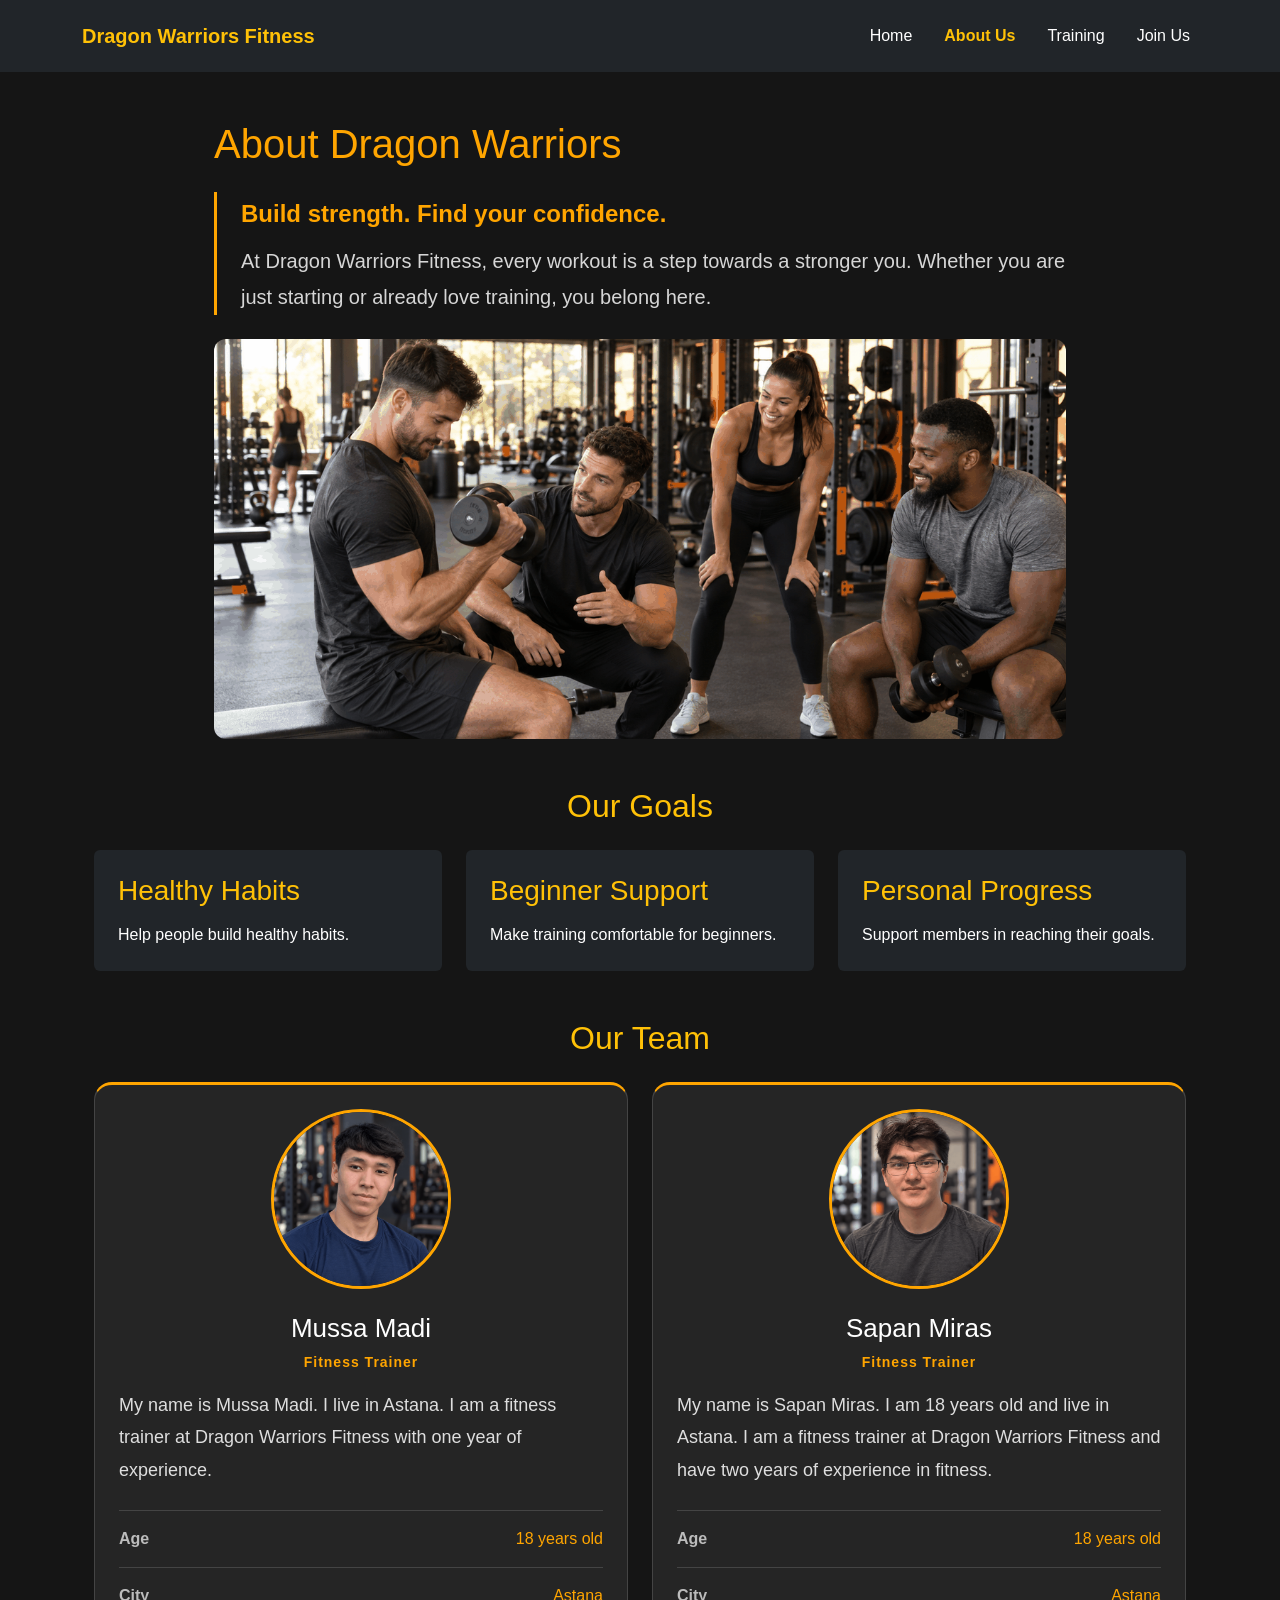
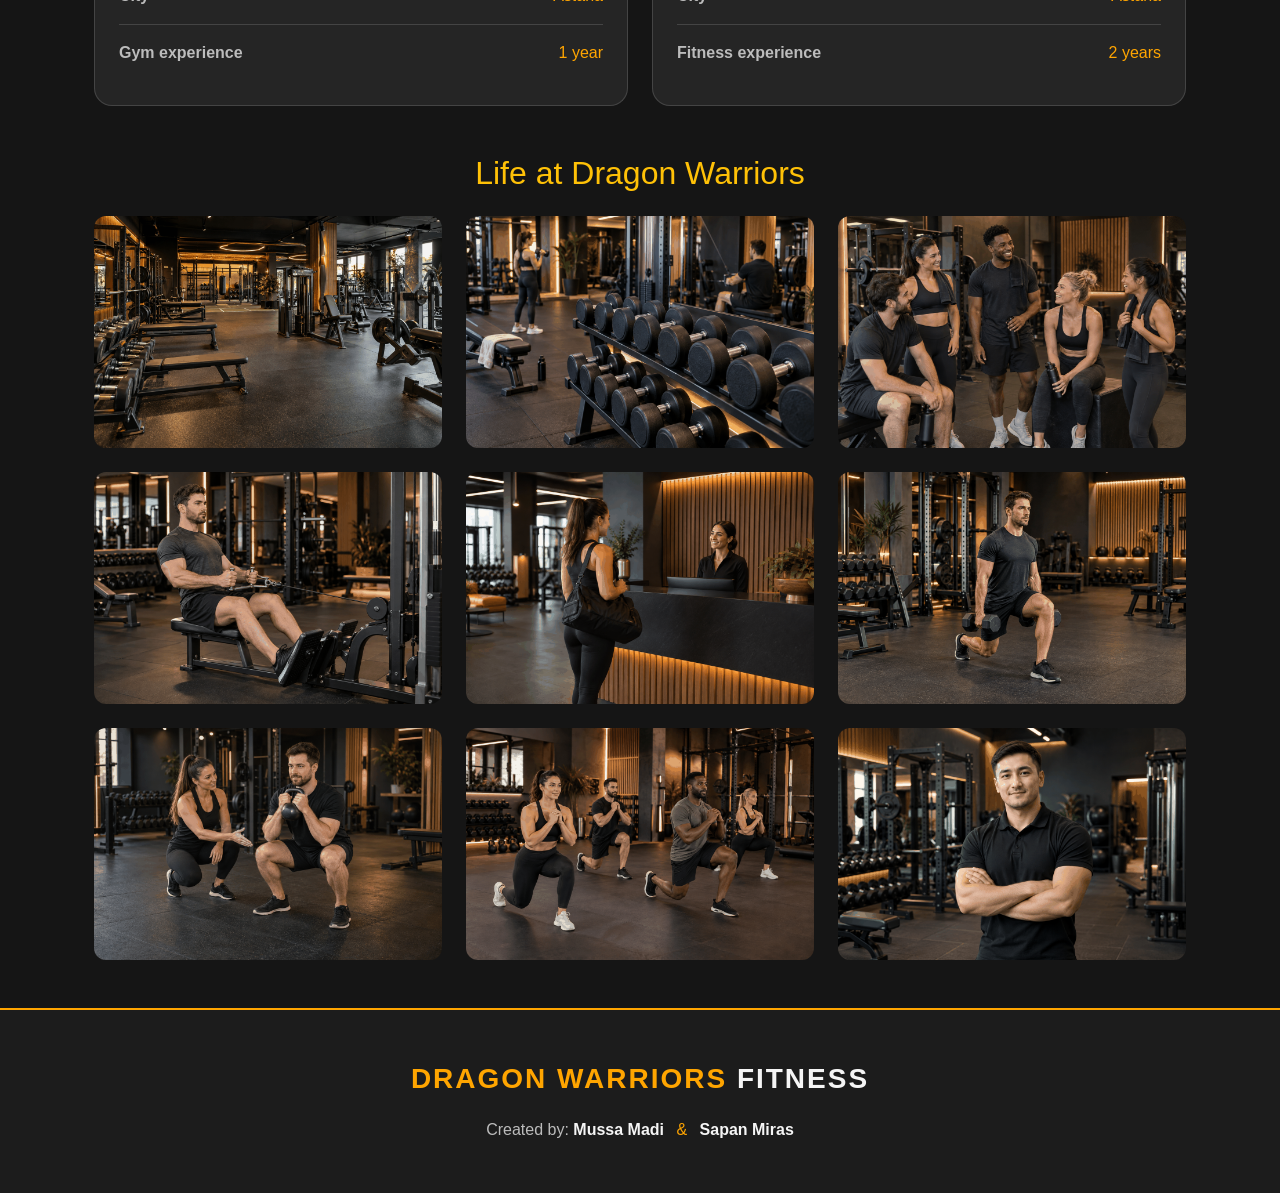
==== commit 6b0fc8bb: "Complete Assignment 3: media queries and Bootstrap" ====
--- a/about.html
+++ b/about.html
@@ -5,173 +5,334 @@
     <!-- Created by: Mussa Madi -->
     <meta charset="UTF-8">
     <meta name="viewport" content="width=device-width, initial-scale=1.0">
+
     <title>Dragon Warriors Fitness | About Us</title>
+
+    <link rel="stylesheet"
+          href="https://cdn.jsdelivr.net/npm/bootstrap@5.3.3/dist/css/bootstrap.min.css">
     <link rel="stylesheet" href="css/style.css">
 </head>
 
-<body>
-    <header class="site-header">
-        <a class="logo" href="index.html">
-            Dragon Warriors <span>Fitness</span>
-        </a>
-
-        <nav class="navbar">
-            <a href="index.html">Home</a>
-            <a class="active" href="about.html">About Us</a>
-            <a href="training.html">Training</a>
-            <a href="join.html">Join Us</a>
+<body class="bootstrap-page">
+
+    <a href="#main-content"
+       class="visually-hidden-focusable bg-warning text-dark d-block p-2">
+        Skip to main content
+    </a>
+
+    <header>
+        <nav class="navbar navbar-expand-lg navbar-dark bg-dark py-3"
+             aria-label="Main navigation">
+            <div class="container">
+
+                <a class="navbar-brand text-warning fw-bold text-wrap me-2"
+                   href="index.html">
+                    Dragon Warriors Fitness
+                </a>
+
+                <button class="navbar-toggler"
+                        type="button"
+                        data-bs-toggle="collapse"
+                        data-bs-target="#mainNavbar"
+                        aria-controls="mainNavbar"
+                        aria-expanded="false"
+                        aria-label="Toggle navigation">
+                    <span class="navbar-toggler-icon"></span>
+                </button>
+
+                <div class="collapse navbar-collapse" id="mainNavbar">
+                    <ul class="navbar-nav ms-auto gap-lg-3">
+
+                        <li class="nav-item">
+                            <a class="nav-link" href="index.html">
+                                Home
+                            </a>
+                        </li>
+
+                        <li class="nav-item">
+                            <a class="nav-link active text-warning"
+                               aria-current="page"
+                               href="about.html">
+                                About Us
+                            </a>
+                        </li>
+
+                        <li class="nav-item">
+                            <a class="nav-link" href="training.html">
+                                Training
+                            </a>
+                        </li>
+
+                        <li class="nav-item">
+                            <a class="nav-link" href="join.html">
+                                Join Us
+                            </a>
+                        </li>
+
+                    </ul>
+                </div>
+
+            </div>
         </nav>
     </header>
 
-    <main>
-        <section class="about-section">
-            <h1>About Dragon Warriors</h1>
-            <p class="about-intro">
-                <strong>Build strength. Find your confidence.</strong>
+    <main id="main-content" tabindex="-1">
+
+        <section class="about-section container py-4 py-lg-5 px-3 px-md-4">
+            <h1 class="mb-3">About Dragon Warriors</h1>
+
+            <p class="about-intro my-4 ps-3 ps-md-4">
+                <strong class="mb-2">
+                    Build strength. Find your confidence.
+                </strong>
                 At Dragon Warriors Fitness, every workout is a step towards
                 a stronger you. Whether you are just starting or already love
                 training, you belong here.
             </p>
 
-            <img class="gym-image" src="images/about-gym.png" alt="Gym members training with a trainer">
+            <img class="gym-image img-fluid d-block mt-4 mb-0 mx-auto"
+                 src="images/about-gym.png"
+                 alt="Gym members training with a trainer">
         </section>
 
-        <section class="features goals-section">
-            <h2>Our Goals</h2>
-            <ol>
-                <li>Help people build healthy habits.</li>
-                <li>Make training comfortable for beginners.</li>
-                <li>Support members in reaching their goals.</li>
-            </ol>
-        </section>
-
-        <section class="team-section">
-            <h2>Our Team</h2>
-
-            <div class="team-grid">
-                <article class="member-card" id="madi">
-                    <img class="member-photo" src="images/madi.png" alt="Mussa Madi">
-
-                    <h3>Mussa Madi</h3>
-                    <p class="member-role">Fitness Trainer</p>
-
-                    <p class="member-bio">
-                        My name is Mussa Madi. I live in Astana.
-                        I am a fitness trainer at Dragon Warriors Fitness
-                        with one year of experience.
-                    </p>
-
-                    <ul class="member-details">
-                        <li>
-                            <strong>Age</strong>
-                            <span>18 years old</span>
-                        </li>
-                        <li>
-                            <strong>City</strong>
-                            <span>Astana</span>
-                        </li>
-                        <li>
-                            <strong>Gym experience</strong>
-                            <span>1 year</span>
-                        </li>
-                    </ul>
-                </article>
-
-                <article class="member-card" id="miras">
-                    <img class="member-photo" src="images/miras.png" alt="Sapan Miras">
-
-                    <h3>Sapan Miras</h3>
-                    <p class="member-role">Fitness Trainer</p>
-
-                    <p class="member-bio">
-                        My name is Sapan Miras. I am 18 years old
-                        and live in Astana. I am a fitness trainer
-                        at Dragon Warriors Fitness and have two years
-                        of experience in fitness.
-                    </p>
-
-                    <ul class="member-details">
-                        <li>
-                            <strong>Age</strong>
-                            <span>18 years old</span>
-                        </li>
-                        <li>
-                            <strong>City</strong>
-                            <span>Astana</span>
-                        </li>
-                        <li>
-                            <strong>Fitness experience</strong>
-                            <span>2 years</span>
-                        </li>
-                    </ul>
-                </article>
+        <section class="container mb-4 mb-lg-5 px-3 px-md-4"
+                 aria-labelledby="goals-heading">
+            <h2 class="text-warning text-center mb-4" id="goals-heading">
+                Our Goals
+            </h2>
+
+            <div class="row g-4">
+
+                <div class="col-12 col-md-6 col-lg-4">
+                    <article class="bg-dark text-white p-3 p-lg-4 rounded h-100">
+                        <h3 class="text-warning mb-3">Healthy Habits</h3>
+                        <p class="mb-0">
+                            Help people build healthy habits.
+                        </p>
+                    </article>
+                </div>
+
+                <div class="col-12 col-md-6 col-lg-4">
+                    <article class="bg-dark text-white p-3 p-lg-4 rounded h-100">
+                        <h3 class="text-warning mb-3">Beginner Support</h3>
+                        <p class="mb-0">
+                            Make training comfortable for beginners.
+                        </p>
+                    </article>
+                </div>
+
+                <div class="col-12 col-md-6 col-lg-4">
+                    <article class="bg-dark text-white p-3 p-lg-4 rounded h-100">
+                        <h3 class="text-warning mb-3">Personal Progress</h3>
+                        <p class="mb-0">
+                            Support members in reaching their goals.
+                        </p>
+                    </article>
+                </div>
+
             </div>
         </section>
 
-        <section class="gallery-section">
-            <h2>Life at Dragon Warriors</h2>
-
-            <div class="gallery-grid">
-                <figure class="gallery-item">
-                    <img src="images/gallery1.png" alt="Our gym interior">
-                    <figcaption>Our Gym</figcaption>
-                </figure>
-
-                <figure class="gallery-item">
-                    <img src="images/gallery2.png" alt="Modern gym equipment">
-                    <figcaption>Modern Equipment</figcaption>
-                </figure>
-
-                <figure class="gallery-item">
-                    <img src="images/gallery3.png" alt="Our gym community">
-                    <figcaption>Our Community</figcaption>
-                </figure>
-
-                <figure class="gallery-item">
-                    <img src="images/gallery4.png" alt="Daily training">
-                    <figcaption>Daily Training</figcaption>
-                </figure>
-
-                <figure class="gallery-item">
-                    <img src="images/gallery5.png" alt="Gym reception">
-                    <figcaption>Welcome to Our Club</figcaption>
-                </figure>
-
-                <figure class="gallery-item">
-                    <img src="images/gallery6.png" alt="Strength workout">
-                    <figcaption>Build Your Strength</figcaption>
-                </figure>
-
-                <figure class="gallery-item">
-                    <img src="images/gallery7.png" alt="Personal coaching">
-                    <figcaption>Personal Coaching</figcaption>
-                </figure>
-
-                <figure class="gallery-item">
-                    <img src="images/gallery8.png" alt="Group workout">
-                    <figcaption>Train Together</figcaption>
-                </figure>
-
-                <figure class="gallery-item">
-                    <img src="images/gallery9.png" alt="Fitness trainer">
-                    <figcaption>Meet Our Trainer</figcaption>
-                </figure>
+        <section class="container mb-4 mb-lg-5 px-3 px-md-4"
+                 aria-labelledby="team-heading">
+            <h2 class="text-warning text-center mb-4" id="team-heading">
+                Our Team
+            </h2>
+
+            <div class="row g-4">
+
+                <div class="col-12 col-lg-6">
+                    <article class="member-card h-100 p-3 p-lg-4" id="madi">
+                        <img class="member-photo d-block mx-auto mb-4"
+                             src="images/madi.png"
+                             alt="Mussa Madi"
+                             loading="lazy">
+
+                        <h3 class="mb-2">Mussa Madi</h3>
+                        <p class="member-role mb-3">Fitness Trainer</p>
+
+                        <p class="member-bio mb-3">
+                            My name is Mussa Madi. I live in Astana.
+                            I am a fitness trainer at Dragon Warriors Fitness
+                            with one year of experience.
+                        </p>
+
+                        <ul class="member-details list-unstyled p-0 mt-4 mb-0">
+                            <li class="py-3">
+                                <strong>Age</strong>
+                                <span>18 years old</span>
+                            </li>
+                            <li class="py-3">
+                                <strong>City</strong>
+                                <span>Astana</span>
+                            </li>
+                            <li class="py-3">
+                                <strong>Gym experience</strong>
+                                <span>1 year</span>
+                            </li>
+                        </ul>
+                    </article>
+                </div>
+
+                <div class="col-12 col-lg-6">
+                    <article class="member-card h-100 p-3 p-lg-4" id="miras">
+                        <img class="member-photo d-block mx-auto mb-4"
+                             src="images/miras.png"
+                             alt="Sapan Miras"
+                             loading="lazy">
+
+                        <h3 class="mb-2">Sapan Miras</h3>
+                        <p class="member-role mb-3">Fitness Trainer</p>
+
+                        <p class="member-bio mb-3">
+                            My name is Sapan Miras. I am 18 years old
+                            and live in Astana. I am a fitness trainer
+                            at Dragon Warriors Fitness and have two years
+                            of experience in fitness.
+                        </p>
+
+                        <ul class="member-details list-unstyled p-0 mt-4 mb-0">
+                            <li class="py-3">
+                                <strong>Age</strong>
+                                <span>18 years old</span>
+                            </li>
+                            <li class="py-3">
+                                <strong>City</strong>
+                                <span>Astana</span>
+                            </li>
+                            <li class="py-3">
+                                <strong>Fitness experience</strong>
+                                <span>2 years</span>
+                            </li>
+                        </ul>
+                    </article>
+                </div>
+
             </div>
         </section>
+
+        <section class="container mb-4 mb-lg-5 px-3 px-md-4"
+                 aria-labelledby="gallery-heading">
+            <h2 class="text-warning text-center mb-4" id="gallery-heading">
+                Life at Dragon Warriors
+            </h2>
+
+            <div class="row g-4">
+
+                <div class="col-12 col-sm-6 col-lg-4">
+                    <figure class="gallery-item mb-0">
+                        <img class="gallery-photo"
+                             src="images/gallery1.png"
+                             alt="Our gym interior"
+                             loading="lazy">
+                        <figcaption class="p-3">Our Gym</figcaption>
+                    </figure>
+                </div>
+
+                <div class="col-12 col-sm-6 col-lg-4">
+                    <figure class="gallery-item mb-0">
+                        <img class="gallery-photo"
+                             src="images/gallery2.png"
+                             alt="Modern gym equipment"
+                             loading="lazy">
+                        <figcaption class="p-3">Modern Equipment</figcaption>
+                    </figure>
+                </div>
+
+                <div class="col-12 col-sm-6 col-lg-4">
+                    <figure class="gallery-item mb-0">
+                        <img class="gallery-photo"
+                             src="images/gallery3.png"
+                             alt="Our gym community"
+                             loading="lazy">
+                        <figcaption class="p-3">Our Community</figcaption>
+                    </figure>
+                </div>
+
+                <div class="col-12 col-sm-6 col-lg-4">
+                    <figure class="gallery-item mb-0">
+                        <img class="gallery-photo"
+                             src="images/gallery4.png"
+                             alt="Daily training"
+                             loading="lazy">
+                        <figcaption class="p-3">Daily Training</figcaption>
+                    </figure>
+                </div>
+
+                <div class="col-12 col-sm-6 col-lg-4">
+                    <figure class="gallery-item mb-0">
+                        <img class="gallery-photo"
+                             src="images/gallery5.png"
+                             alt="Gym reception"
+                             loading="lazy">
+                        <figcaption class="p-3">Welcome to Our Club</figcaption>
+                    </figure>
+                </div>
+
+                <div class="col-12 col-sm-6 col-lg-4">
+                    <figure class="gallery-item mb-0">
+                        <img class="gallery-photo"
+                             src="images/gallery6.png"
+                             alt="Strength workout"
+                             loading="lazy">
+                        <figcaption class="p-3">Build Your Strength</figcaption>
+                    </figure>
+                </div>
+
+                <div class="col-12 col-sm-6 col-lg-4">
+                    <figure class="gallery-item mb-0">
+                        <img class="gallery-photo"
+                             src="images/gallery7.png"
+                             alt="Personal coaching"
+                             loading="lazy">
+                        <figcaption class="p-3">Personal Coaching</figcaption>
+                    </figure>
+                </div>
+
+                <div class="col-12 col-sm-6 col-lg-4">
+                    <figure class="gallery-item mb-0">
+                        <img class="gallery-photo"
+                             src="images/gallery8.png"
+                             alt="Group workout"
+                             loading="lazy">
+                        <figcaption class="p-3">Train Together</figcaption>
+                    </figure>
+                </div>
+
+                <div class="col-12 col-sm-6 col-lg-4">
+                    <figure class="gallery-item mb-0">
+                        <img class="gallery-photo"
+                             src="images/gallery9.png"
+                             alt="Fitness trainer"
+                             loading="lazy">
+                        <figcaption class="p-3">Meet Our Trainer</figcaption>
+                    </figure>
+                </div>
+
+            </div>
+        </section>
+
     </main>
 
-    <footer class="site-footer">
-        <p class="footer-brand">
-            Dragon Warriors <span>Fitness</span>
-        </p>
-
-        <p class="footer-authors">
-            Created by:
-            <strong>Mussa Madi</strong>
-            <span class="footer-divider">&amp;</span>
-            <strong>Sapan Miras</strong>
-        </p>
+    <footer class="site-footer py-4 py-lg-5 px-3">
+        <div class="container">
+
+            <p class="footer-brand mb-3">
+                Dragon Warriors <span>Fitness</span>
+            </p>
+
+            <p class="footer-authors mb-0">
+                Created by:
+                <strong>Mussa Madi</strong>
+                <span class="footer-divider mx-2">&amp;</span>
+                <strong>Sapan Miras</strong>
+            </p>
+
+        </div>
     </footer>
+
+    <script src="https://cdn.jsdelivr.net/npm/bootstrap@5.3.3/dist/js/bootstrap.bundle.min.js"></script>
+
 </body>
 
 </html>
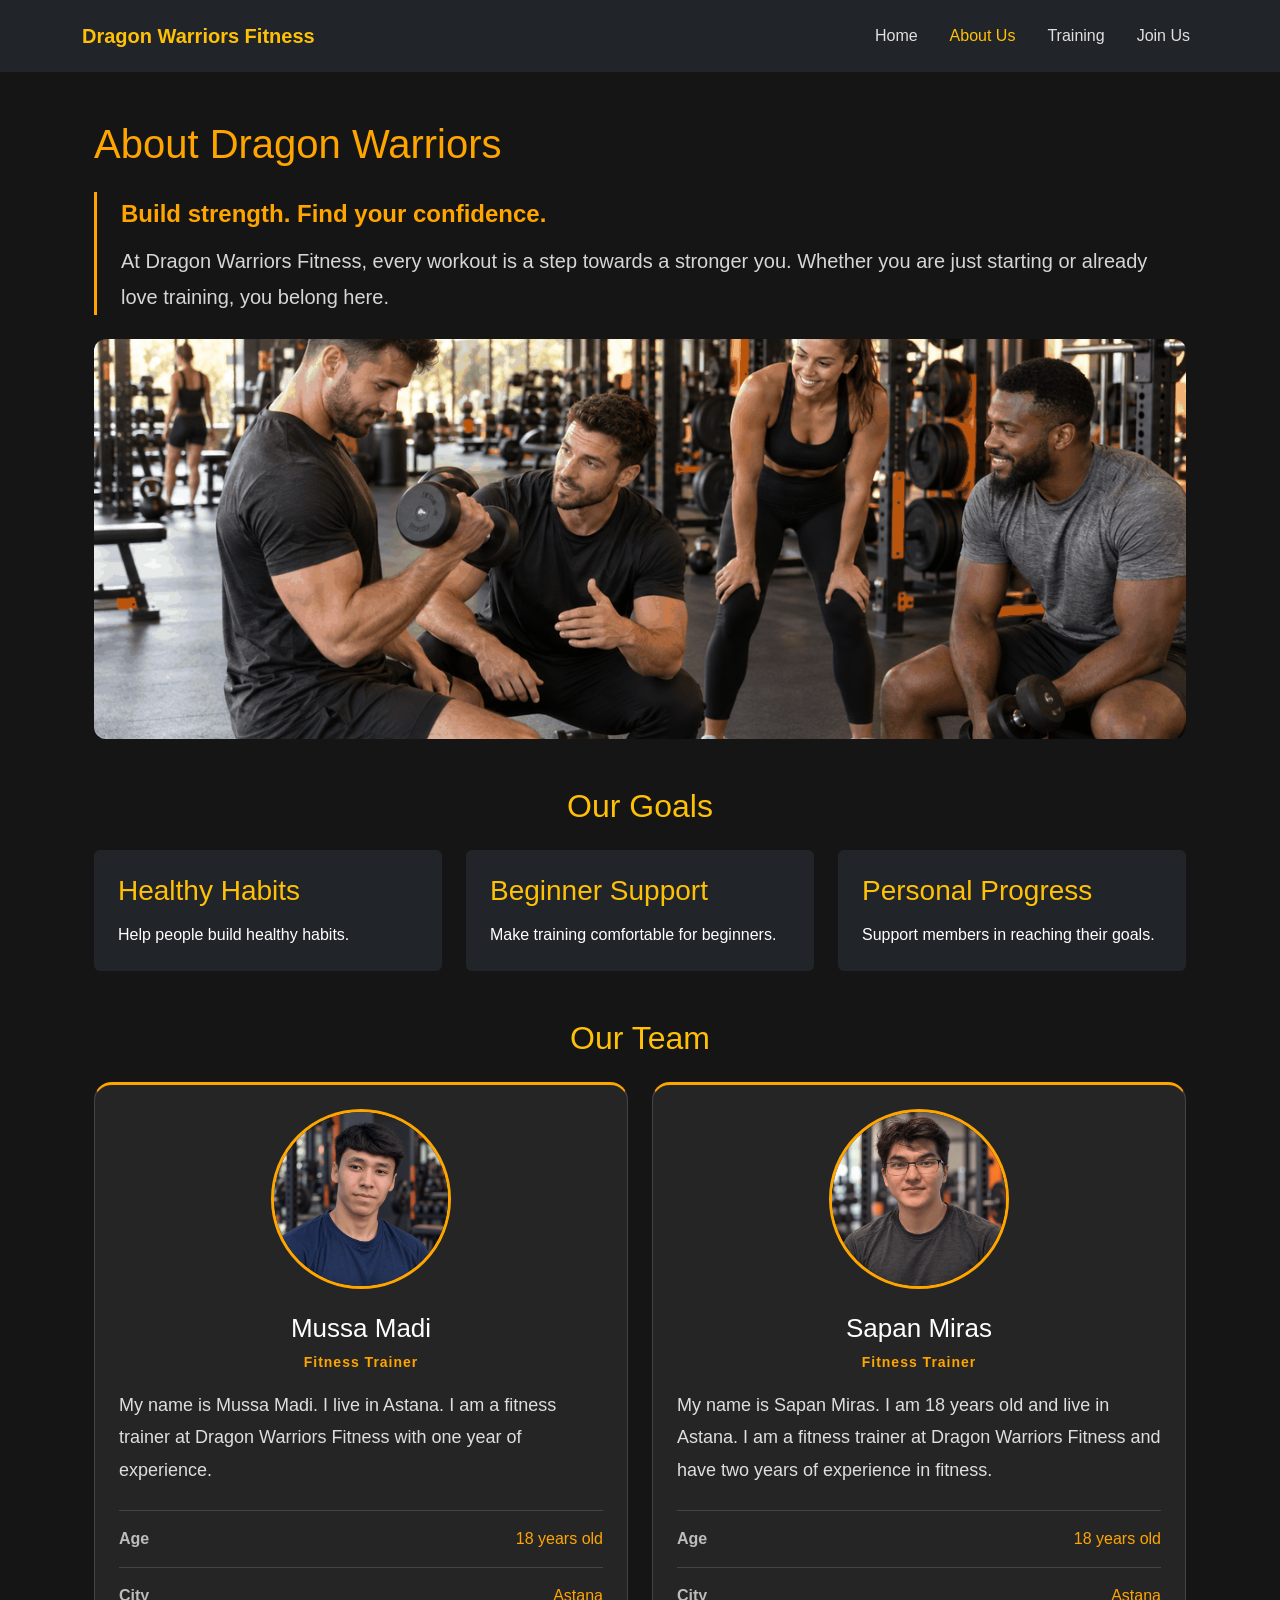
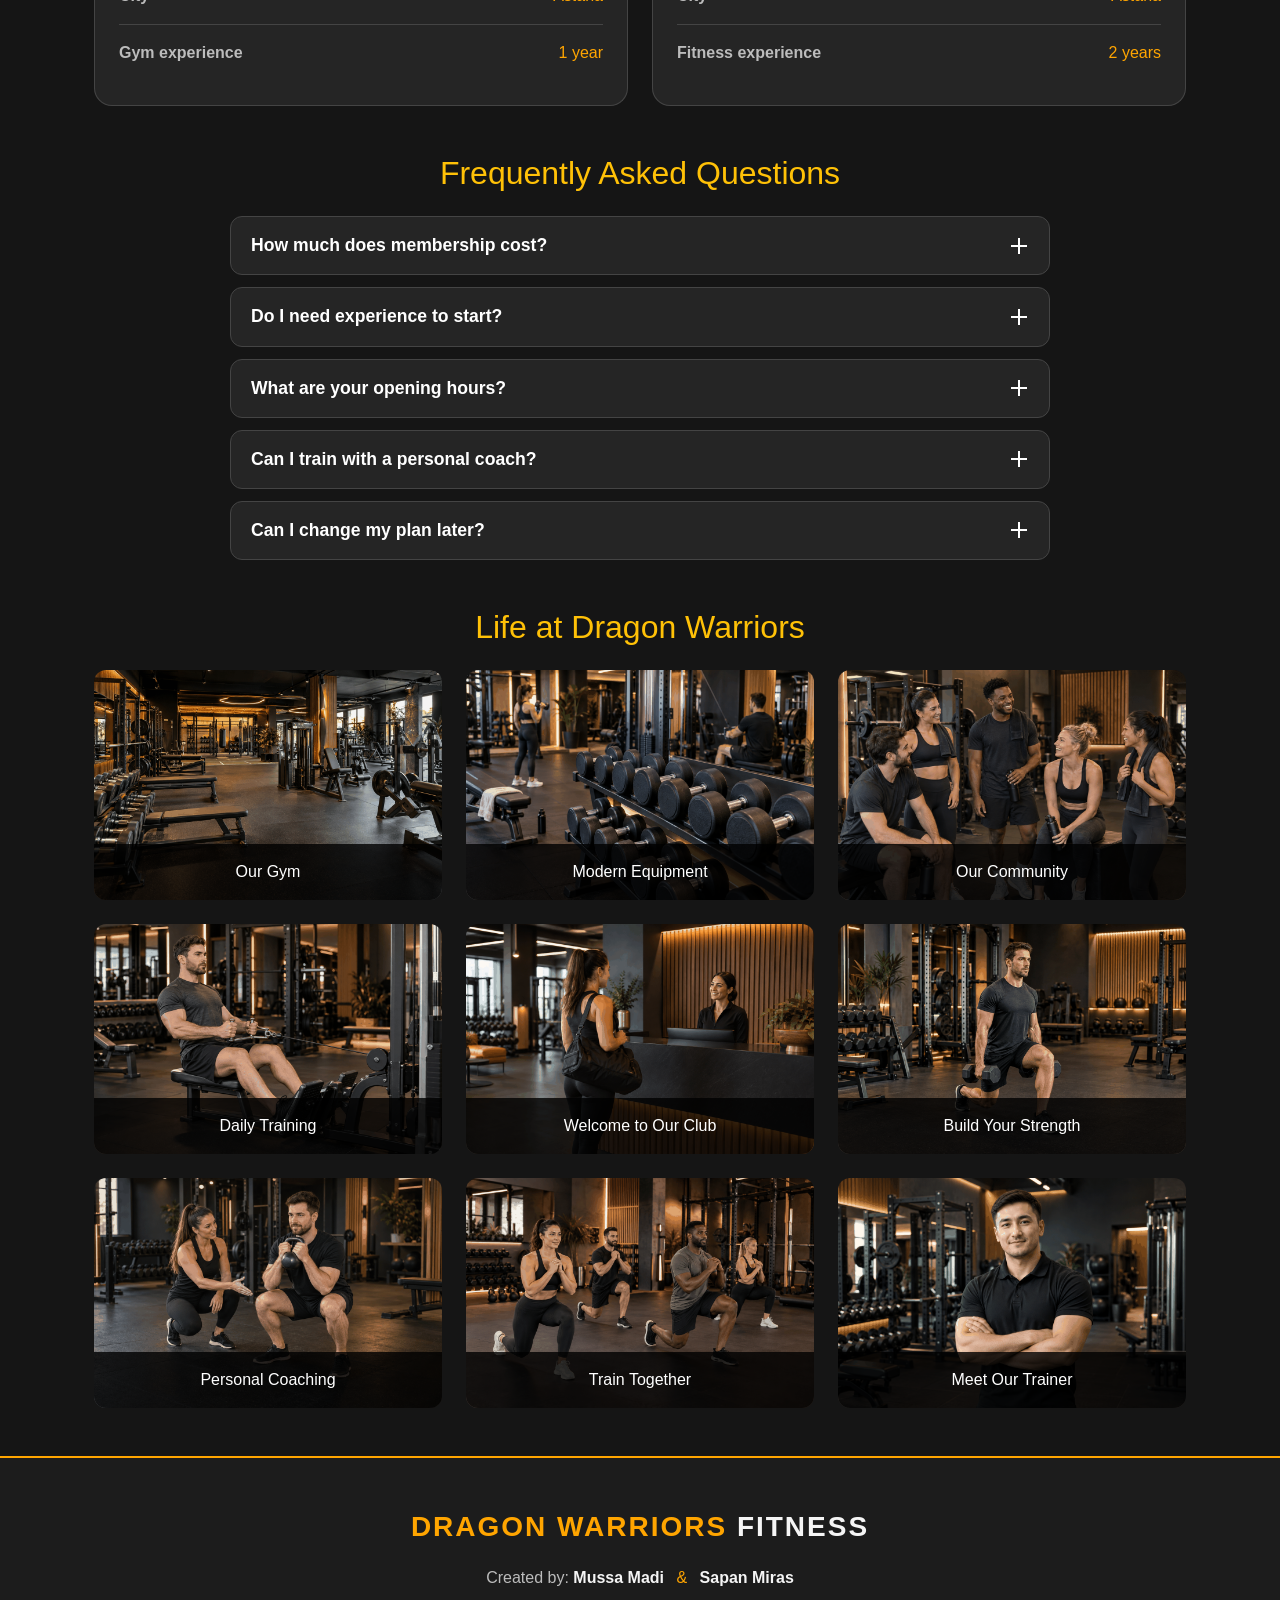
==== commit e80d7c9d: "Assignment 4: Add JavaScript interactive features" ====
--- a/about.html
+++ b/about.html
@@ -212,6 +212,112 @@
         </section>
 
         <section class="container mb-4 mb-lg-5 px-3 px-md-4"
+                 aria-labelledby="faq-heading">
+            <h2 class="text-warning text-center mb-4" id="faq-heading">
+                Frequently Asked Questions
+            </h2>
+
+            <div class="faq-list mx-auto">
+
+                <div class="faq-item">
+                    <h3 class="faq-heading">
+                        <button class="faq-question"
+                                type="button"
+                                id="faq-q1"
+                                aria-expanded="false"
+                                aria-controls="faq-a1">
+                            <span>How much does membership cost?</span>
+                            <span class="faq-icon" aria-hidden="true"></span>
+                        </button>
+                    </h3>
+                    <div class="faq-answer"
+                         id="faq-a1"
+                         role="region"
+                         aria-labelledby="faq-q1">
+                        <p class="faq-answer-text text-soft">Plans start at 7,000 ₸ per month for Basic. Premium is 12,000 ₸ and Elite is 20,000 ₸ per month.</p>
+                    </div>
+                </div>
+
+                <div class="faq-item">
+                    <h3 class="faq-heading">
+                        <button class="faq-question"
+                                type="button"
+                                id="faq-q2"
+                                aria-expanded="false"
+                                aria-controls="faq-a2">
+                            <span>Do I need experience to start?</span>
+                            <span class="faq-icon" aria-hidden="true"></span>
+                        </button>
+                    </h3>
+                    <div class="faq-answer"
+                         id="faq-a2"
+                         role="region"
+                         aria-labelledby="faq-q2">
+                        <p class="faq-answer-text text-soft">No. Our trainers help beginners learn the movements, and every plan includes a free introduction session.</p>
+                    </div>
+                </div>
+
+                <div class="faq-item">
+                    <h3 class="faq-heading">
+                        <button class="faq-question"
+                                type="button"
+                                id="faq-q3"
+                                aria-expanded="false"
+                                aria-controls="faq-a3">
+                            <span>What are your opening hours?</span>
+                            <span class="faq-icon" aria-hidden="true"></span>
+                        </button>
+                    </h3>
+                    <div class="faq-answer"
+                         id="faq-a3"
+                         role="region"
+                         aria-labelledby="faq-q3">
+                        <p class="faq-answer-text text-soft">We are open Monday to Friday from 07:00 to 23:00, on Saturday from 09:00 to 21:00, and on Sunday from 10:00 to 18:00.</p>
+                    </div>
+                </div>
+
+                <div class="faq-item">
+                    <h3 class="faq-heading">
+                        <button class="faq-question"
+                                type="button"
+                                id="faq-q4"
+                                aria-expanded="false"
+                                aria-controls="faq-a4">
+                            <span>Can I train with a personal coach?</span>
+                            <span class="faq-icon" aria-hidden="true"></span>
+                        </button>
+                    </h3>
+                    <div class="faq-answer"
+                         id="faq-a4"
+                         role="region"
+                         aria-labelledby="faq-q4">
+                        <p class="faq-answer-text text-soft">Yes. Premium includes one personal training session per month, and Elite includes weekly personal training.</p>
+                    </div>
+                </div>
+
+                <div class="faq-item">
+                    <h3 class="faq-heading">
+                        <button class="faq-question"
+                                type="button"
+                                id="faq-q5"
+                                aria-expanded="false"
+                                aria-controls="faq-a5">
+                            <span>Can I change my plan later?</span>
+                            <span class="faq-icon" aria-hidden="true"></span>
+                        </button>
+                    </h3>
+                    <div class="faq-answer"
+                         id="faq-a5"
+                         role="region"
+                         aria-labelledby="faq-q5">
+                        <p class="faq-answer-text text-soft">Yes. You can start with Basic and upgrade to a higher plan at any time.</p>
+                    </div>
+                </div>
+
+            </div>
+        </section>
+
+        <section class="container mb-4 mb-lg-5 px-3 px-md-4"
                  aria-labelledby="gallery-heading">
             <h2 class="text-warning text-center mb-4" id="gallery-heading">
                 Life at Dragon Warriors
@@ -332,6 +438,7 @@
     </footer>
 
     <script src="https://cdn.jsdelivr.net/npm/bootstrap@5.3.3/dist/js/bootstrap.bundle.min.js"></script>
+    <script src="js/accordion.js"></script>
 
 </body>
 
--- a/css/style.css
+++ b/css/style.css
@@ -1,973 +1,1265 @@
-* {
-    box-sizing: border-box;
-}
-
-body {
-    background-color: #151515;
-    color: white;
-    font-family: Arial, sans-serif;
-    margin: 0;
-}
-
-.site-header {
-    display: flex;
-    justify-content: space-between;
-    align-items: center;
-    gap: 20px;
-    padding: 20px 30px;
-    background-color: #252525;
-}
-
-.logo {
-    color: orange;
-    font-size: 22px;
-    font-weight: bold;
-    text-decoration: none;
-}
-
-.logo span {
-    color: white;
-}
-
-.navbar {
-    display: flex;
-    align-items: center;
-    flex-wrap: wrap;
-    gap: 30px;
-}
-
-.navbar a {
-    color: white;
-    text-decoration: none;
-}
-
-.navbar a:hover {
-    color: orange;
-}
-
-.hero h1 {
-    font-size: 64px;
-    font-weight: 800;
-    text-transform: uppercase;
-    line-height: 1.1;
-    letter-spacing: 2px;
-    margin: 0 0 25px;
-    text-shadow: 0 4px 16px rgba(0, 0, 0, 0.5);
-}
-
-.hero {
-    text-align: center;
-    padding: 150px 20px;
-    background-image:
-        linear-gradient(rgba(0, 0, 0, 0.65), rgba(0, 0, 0, 0.65)),
-        url("../images/gym.png");
-    background-size: cover;
-    background-position: center;
-    margin-bottom: 40px;
-}
-
-.join-button {
-    display: inline-block;
-    background-color: orange;
-    color: black;
-    padding: 15px 30px;
-    text-decoration: none;
-    border-radius: 8px;
-}
-
-.join-button:hover {
-    background-color: darkorange;
-}
-
-.features {
-    max-width: 900px;
-    margin: 0 auto 40px;
-    padding: 30px;
-    background-color: #252525;
-    border: 1px solid #444444;
-    border-radius: 12px;
-}
-
-.features h2 {
-    color: orange;
-    font-size: 28px;
-}
-
-.features p {
-    line-height: 1.6;
-}
-
-.features li {
-    margin-bottom: 12px;
-}
-
-.feature-image {
-    display: block;
-    width: 180px;
-    height: 180px;
-    object-fit: cover;
-    border-radius: 50%;
-    border: 3px solid orange;
-    margin-bottom: 20px;
-}
-
-.about-section {
-    max-width: 900px;
-    margin: 0 auto;
-    padding: 60px 20px;
-}
-
-.about-section h1 {
-    color: orange;
-    font-size: 2.5rem;
-}
-
-.about-section p {
-    font-size: 18px;
-    line-height: 1.6;
-}
-
-.gym-image {
-    display: block;
-    width: 100%;
-    max-width: 900px;
-    height: 400px;
-    object-fit: cover;
-    margin: 30px auto 0;
-    border-radius: 12px;
-}
-
-@media (max-width: 600px) {
-    .hero {
-        padding: 80px 20px;
-    }
-
-    .features {
-        margin: 0 15px 30px;
-        padding: 20px;
-    }
-
-    .gym-image {
-        height: 250px;
-    }
-}
-
-.navbar a.active {
-    color: orange;
-    font-weight: bold;
-}
-
-.home-features {
-    display: flex;
-    align-items: center;
-    gap: 50px;
-    width: calc(100% - 40px);
-    max-width: 1150px;
-    margin: 0 auto 60px;
-    padding: 50px;
-    border-radius: 20px;
-    background-color: #252525;
-    box-shadow: 0 12px 30px rgba(0, 0, 0, 0.2);
-}
-
-.home-features .feature-image {
-    width: 260px;
-    height: 260px;
-    flex-shrink: 0;
-    margin: 0;
-}
-
-.features-text {
-    flex: 1;
-    min-width: 0;
-}
-
-.features-text h2 {
-    margin: 0 0 22px;
-    font-size: 36px;
-}
-
-.features-text ul {
-    padding-left: 22px;
-    margin: 0;
-}
-
-.features-text li {
-    color: #dedede;
-    font-size: 18px;
-    line-height: 1.7;
-    margin-bottom: 18px;
-}
-
-.features-text li:last-child {
-    margin-bottom: 0;
-}
-
-.features-text li::marker {
-    color: orange;
-}
-
-.features-text strong {
-    color: white;
-}
-
-.site-footer {
-    padding: 45px 20px;
-    background-color: #1c1c1c;
-    border-top: 2px solid orange;
-    text-align: center;
-}
-
-.footer-brand {
-    margin: 0 0 18px;
-    color: orange;
-    font-size: 28px;
-    font-weight: 800;
-    letter-spacing: 2px;
-    text-transform: uppercase;
-}
-
-.footer-brand span {
-    color: #f5f5f5;
-}
-
-.footer-authors {
-    margin: 0;
-    color: #bcbcbc;
-    font-size: 16px;
-    line-height: 1.8;
-}
-
-.footer-authors strong {
-    color: #f5f5f5;
-    font-weight: 600;
-}
-
-.footer-divider {
-    color: orange;
-    margin: 0 10px;
-}
-
-@media (max-width: 800px) {
-    .home-features {
-        flex-direction: column;
-        gap: 30px;
-        padding: 30px 24px;
-    }
-
-    .home-features .feature-image {
-        width: 200px;
-        height: 200px;
-    }
-
-    .features-text h2 {
-        font-size: 30px;
-    }
-
-    .features-text li {
-        font-size: 17px;
-    }
-
-    .footer-brand {
-        font-size: 22px;
-    }
-}
-
-.about-section .about-intro {
-    font-size: 20px;
-    line-height: 1.8;
-    color: #d6d6d6;
-    border-left: 3px solid orange;
-    padding-left: 22px;
-    margin: 25px 0 35px;
-}
-
-.about-intro strong {
-    display: block;
-    color: orange;
-    font-size: 24px;
-    font-weight: 700;
-    margin-bottom: 10px;
-}
-
-.hero h1 span {
-    display: block;
-    color: orange;
-    font-size: 0.65em;
-    letter-spacing: 8px;
-    margin-top: 15px;
-}
-
-.hero .hero-tagline {
-    font-size: 22px;
-    line-height: 1.6;
-    color: #dedede;
-    margin: 0 0 35px;
-}
-
-.hero-tagline strong {
-    color: white;
-}
-
-.hero .join-button {
-    padding: 17px 36px;
-    font-size: 17px;
-    font-weight: 700;
-    letter-spacing: 1px;
-    border-radius: 10px;
-    box-shadow: 0 6px 22px rgba(255, 165, 0, 0.25);
-    transition: transform 0.2s, background-color 0.2s;
-}
-
-.hero .join-button:hover {
-    transform: translateY(-3px);
-    background-color: #ffb52e;
-}
-
-@media (max-width: 600px) {
-    .hero h1 {
-        font-size: 36px;
-    }
-
-    .hero h1 span {
-        letter-spacing: 5px;
-    }
-
-    .hero .hero-tagline {
-        font-size: 18px;
-    }
-}
-
-#schedule {
-    max-width: 900px;
-    overflow-x: auto;
-}
-
-table.schedule-table {
-    width: 100%;
-    border-collapse: collapse;
-    margin-top: 15px;
-}
-
-.schedule-table th,
-.schedule-table td {
-    padding: 14px 16px;
-    text-align: left;
-}
-
-.schedule-table thead th {
-    background-color: #1c1c1c;
-    color: orange;
-    text-transform: uppercase;
-    font-size: 13px;
-    letter-spacing: 1px;
-    border-bottom: 2px solid orange;
-}
-
-.schedule-table tbody td {
-    color: #dedede;
-    border-bottom: 1px solid #3a3a3a;
-}
-
-.schedule-table tbody tr:hover td {
-    background-color: #2c2c2c;
-}
-
-.plans {
-    max-width: 1150px;
-    margin: 0 auto 20px;
-    padding: 0 20px;
-    text-align: center;
-}
-
-.plans h2 {
-    color: orange;
-    font-size: 32px;
-    margin-bottom: 30px;
-}
-
-.plans-grid {
-    display: flex;
-    flex-wrap: wrap;
-    justify-content: center;
-    gap: 25px;
-    margin-bottom: 60px;
-}
-
-.plan-card {
-    flex: 1;
-    min-width: 240px;
-    max-width: 320px;
-    background-color: #252525;
-    border: 1px solid #444444;
-    border-radius: 16px;
-    padding: 32px 26px;
-    text-align: left;
-}
-
-.plan-card h3 {
-    color: orange;
-    font-size: 22px;
-    margin: 0 0 10px;
-}
-
-.plan-card .plan-price {
-    font-size: 30px;
-    font-weight: 800;
-    color: white;
-    margin: 0 0 20px;
-}
-
-.plan-card .plan-price span {
-    font-size: 14px;
-    font-weight: 400;
-    color: #bcbcbc;
-}
-
-.plan-card ul {
-    list-style: none;
-    margin: 0;
-    padding: 0;
-    flex: 1;
-}
-
-.plan-card ul li {
-    padding: 8px 0;
-    border-bottom: 1px solid #3a3a3a;
-    color: #dedede;
-    font-size: 15px;
-}
-
-.plan-card ul li:last-child {
-    border-bottom: none;
-}
-
-@media (max-width: 800px) {
-    .plans-grid {
-        flex-direction: column;
-        align-items: center;
-    }
-
-    .plan-card {
-        max-width: 400px;
-        width: 100%;
-    }
-}
-
-#contact-form {
-    max-width: 700px;
-}
-
-#contact-form form {
-    margin-top: 15px;
-}
-
-.form-group {
-    display: flex;
-    flex-direction: column;
-    gap: 8px;
-    margin-bottom: 22px;
-}
-
-.form-group label {
-    color: #dedede;
-    font-weight: 600;
-    font-size: 15px;
-}
-
-.form-group input[type="text"],
-.form-group input[type="email"],
-.form-group textarea {
-    background-color: #1c1c1c;
-    border: 1px solid #444444;
-    border-radius: 8px;
-    padding: 12px 14px;
-    color: white;
-    font-family: inherit;
-    font-size: 15px;
-}
-
-.form-group input[type="text"]:focus,
-.form-group input[type="email"]:focus,
-.form-group textarea:focus {
-    outline: none;
-    border-color: orange;
-}
-
-.form-group textarea {
-    resize: vertical;
-    min-height: 120px;
-}
-
-.radio-row {
-    display: flex;
-    gap: 25px;
-    color: #dedede;
-    font-size: 15px;
-}
-
-.radio-row label {
-    display: flex;
-    align-items: center;
-    gap: 8px;
-    font-weight: 400;
-}
-
-button.join-button {
-    border: none;
-    cursor: pointer;
-    font: inherit;
-}
-
-.about-intro .text-accent {
-    color: #ffc04d;
-    font-weight: 600;
-}
-
-.plans-grid .plan-card {
-    display: flex;
-    flex-direction: column;
-    transition: transform 0.2s, border-color 0.2s, box-shadow 0.2s;
-}
-
-.plan-choice {
-    display: flex;
-    align-items: center;
-    justify-content: center;
-    gap: 10px;
-    margin-top: 25px;
-    padding: 15px;
-    border: 1px solid #666666;
-    border-radius: 10px;
-    color: white;
-    font-weight: 700;
-    cursor: pointer;
-}
-
-.plan-choice input {
-    width: 18px;
-    height: 18px;
-    margin: 0;
-    accent-color: #151515;
-}
-
-.plan-choice:hover {
-    border-color: orange;
-    background-color: #333333;
-}
-
-.plan-card:has(input:checked) {
-    border-color: orange;
-    box-shadow: 0 8px 25px rgba(255, 165, 0, 0.15);
-}
-
-.plan-choice:has(input:checked) {
-    background-color: orange;
-    border-color: orange;
-    color: #151515;
-}
-
-.plan-choice:focus-within {
-    outline: 2px solid white;
-    outline-offset: 4px;
-}
-
-.training-time {
-    border: 0;
-    padding: 0;
-    margin-left: 0;
-    margin-right: 0;
-    min-width: 0;
-}
-
-.training-time legend {
-    font-weight: 600;
-    margin-bottom: 12px;
-}
-
-.goals-section {
-    width: calc(100% - 40px);
-    max-width: 860px;
-    margin: 0 auto 40px;
-    padding: 30px;
-}
-
-.goals-section h2 {
-    margin-top: 0;
-}
-
-.goals-section ol {
-    padding-left: 24px;
-    margin-bottom: 0;
-}
-
-.goals-section li {
-    font-size: 18px;
-    line-height: 1.7;
-}
-
-.goals-section li::marker {
-    color: orange;
-    font-weight: bold;
-}
-
-.team-section {
-    max-width: 900px;
-    margin: 0 auto 60px;
-    padding: 0 20px;
-}
-
-.team-section > h2 {
-    color: orange;
-    font-size: 36px;
-    text-align: center;
-    margin: 0 0 12px;
-}
-
-.team-grid {
-    display: grid;
-    grid-template-columns: repeat(2, minmax(0, 1fr));
-    gap: 25px;
-}
-
-.member-card {
-    background-color: #252525;
-    border: 1px solid #444444;
-    border-top: 3px solid orange;
-    border-radius: 18px;
-    padding: 30px;
-    text-align: center;
-}
-
-.member-photo {
-    width: 180px;
-    height: 180px;
-    max-width: 100%;
-    margin: 0 auto 25px;
-    border: 3px solid orange;
-    border-radius: 50%;
-}
-
-.member-card h3 {
-    color: white;
-    font-size: 26px;
-    margin: 0 0 10px;
-}
-
-.member-role {
-    color: orange;
-    font-size: 14px;
-    font-weight: 600;
-    letter-spacing: 1px;
-    line-height: 1.5;
-    margin: 0 0 22px;
-}
-
-.member-bio {
-    color: #dedede;
-    font-size: 18px;
-    line-height: 1.8;
-    text-align: left;
-}
-
-.member-details {
-    list-style: none;
-    padding: 0;
-    margin: 25px 0 0;
-    text-align: left;
-}
-
-.member-details li {
-    display: flex;
-    justify-content: space-between;
-    flex-wrap: wrap;
-    gap: 10px;
-    padding: 14px 0;
-    border-top: 1px solid #444444;
-    font-size: 16px;
-}
-
-.member-details strong {
-    color: #bcbcbc;
-}
-
-.member-details span {
-    color: orange;
-}
-
-@media (max-width: 700px) {
-    .team-grid {
-        grid-template-columns: 1fr;
-    }
-
-    .member-card {
-        padding: 25px;
-    }
-
-    .team-section > h2 {
-        font-size: 30px;
-    }
-}
-
-@media (max-width: 700px) {
-    .site-header {
-        flex-direction: column;
-        padding: 20px;
-    }
-
-    .navbar {
-        justify-content: center;
-        gap: 15px;
-    }
-}
-
-.programs {
-    max-width: 1150px;
-    margin: 0 auto 60px;
-    padding: 0 20px;
-}
-
-.programs h2 {
-    color: orange;
-    text-align: center;
-    font-size: 32px;
-    margin-bottom: 30px;
-}
-
-.card-row {
-    display: flex;
-    align-items: stretch;
-    gap: 25px;
-}
-
-.program-card {
-    flex: 1;
-    min-width: 0;
-    display: flex;
-    flex-direction: column;
-    padding: 20px;
-    background-color: #252525;
-    border: 1px solid #444444;
-    border-radius: 12px;
-    transition: transform 0.2s, box-shadow 0.2s;
-}
-
-.program-card img {
-    width: 100%;
-    height: 200px;
-    object-fit: cover;
-    border-radius: 8px;
-}
-
-.program-card h3 {
-    color: orange;
-    margin: 20px 0 10px;
-}
-
-.program-card p {
-    color: #dedede;
-    line-height: 1.6;
-    margin: 0 0 20px;
-}
-
-.program-card .join-button {
-    margin-top: auto;
-    text-align: center;
-}
-
-.program-card:hover {
-    transform: translateY(-5px);
-    box-shadow: 0 10px 25px rgba(0, 0, 0, 0.4);
-}
-
-@media (max-width: 800px) {
-    .card-row {
-        flex-direction: column;
-    }
-}
-
-.page-layout {
-    display: grid;
-    grid-template-columns: 240px minmax(0, 1fr);
-    grid-template-rows: auto 1fr auto;
-    grid-template-areas:
-        "header header"
-        "sidebar main"
-        "footer footer";
-    min-height: 100vh;
-}
-
-.page-layout > .site-header {
-    grid-area: header;
-}
-
-.page-layout > .sidebar {
-    grid-area: sidebar;
-}
-
-.page-layout > main {
-    grid-area: main;
-    min-width: 0;
-}
-
-.page-layout > .site-footer {
-    grid-area: footer;
-}
-
-.sidebar {
-    padding: 30px 20px;
-    background-color: #1c1c1c;
-    border-right: 1px solid #444444;
-}
-
-.sidebar h2 {
-    color: orange;
-    font-size: 24px;
-    margin-top: 0;
-}
-
-.sidebar h3 {
-    color: orange;
-    margin-top: 35px;
-}
-
-.sidebar p {
-    color: #dedede;
-    line-height: 1.6;
-}
-
-.sidebar-links {
-    display: flex;
-    flex-direction: column;
-    gap: 15px;
-}
-
-.sidebar-links a {
-    color: white;
-    text-decoration: none;
-    padding: 12px;
-    background-color: #252525;
-    border-radius: 6px;
-}
-
-.sidebar-links a:hover {
-    color: orange;
-    background-color: #333333;
-}
-
-@media (max-width: 800px) {
-    .page-layout {
-        grid-template-columns: 1fr;
-        grid-template-rows: auto auto 1fr auto;
-        grid-template-areas:
-            "header"
-            "sidebar"
-            "main"
-            "footer";
-    }
-
-    .sidebar {
-        border-right: none;
-        border-bottom: 1px solid #444444;
-    }
-}
-
-.gallery-section {
-    max-width: 1150px;
-    margin: 0 auto 60px;
-    padding: 0 20px;
-}
-
-.gallery-section h2 {
-    color: orange;
-    text-align: center;
-    font-size: 32px;
-    margin-bottom: 30px;
-}
-
-.gallery-grid {
-    display: grid;
-    grid-template-columns: repeat(3, minmax(0, 1fr));
-    grid-auto-rows: 230px;
-    gap: 20px;
-}
-
-.gallery-item {
-    position: relative;
-    margin: 0;
-    overflow: hidden;
-    border-radius: 12px;
-}
-
-.gallery-item img {
-    display: block;
-    width: 100%;
-    height: 100%;
-    object-fit: cover;
-    transition: transform 0.3s;
-}
-
-.gallery-item figcaption {
-    position: absolute;
-    bottom: 0;
-    left: 0;
-    width: 100%;
-    padding: 15px;
-    background-color: rgba(0, 0, 0, 0.8);
-    color: white;
-    text-align: center;
-    opacity: 0;
-    transition: opacity 0.3s;
-}
-
-.gallery-item:hover img {
-    transform: scale(1.05);
-}
-
-.gallery-item:hover figcaption {
-    opacity: 1;
-}
-
-@media (max-width: 800px) {
-    .gallery-grid {
-        grid-template-columns: repeat(2, minmax(0, 1fr));
-    }
-}
-
-@media (max-width: 500px) {
-    .gallery-grid {
-        grid-template-columns: 1fr;
-    }
-}
-
-@media (hover: none) {
-    .gallery-item figcaption {
-        opacity: 1;
-    }
-}
-
-.plan-card:hover {
-    transform: translateY(-5px);
-    border-color: orange;
-    box-shadow: 0 10px 25px rgba(0, 0, 0, 0.4);
-}
-
-#trainer-bio .program-card img {
-    object-position: top center;
-}
-
-.training-gallery {
-    grid-template-columns: repeat(2, minmax(0, 1fr));
-}
-
-@media (max-width: 500px) {
-    .training-gallery {
-        grid-template-columns: 1fr;
-    }
-}
-
-#nutrition-tips {
-    width: calc(100% - 40px);
-    max-width: 1110px;
-    margin: 0 auto 40px;
-}+* {
+    box-sizing: border-box;
+}
+
+body {
+    margin: 0;
+    background-color: #151515;
+    color: #ffffff;
+    font-family: Arial, sans-serif;
+}
+
+.site-header {
+    display: flex;
+    justify-content: space-between;
+    align-items: center;
+    gap: 20px;
+    padding: 20px 30px;
+    background-color: #252525;
+}
+
+.logo {
+    color: orange;
+    font-size: 22px;
+    font-weight: bold;
+    text-decoration: none;
+}
+
+.logo span {
+    color: white;
+}
+
+body:not(.bootstrap-page) .navbar {
+    display: flex;
+    align-items: center;
+    flex-wrap: wrap;
+    gap: 30px;
+}
+
+body:not(.bootstrap-page) .navbar a {
+    color: white;
+    text-decoration: none;
+}
+
+body:not(.bootstrap-page) .navbar a:hover,
+body:not(.bootstrap-page) .navbar a.active {
+    color: orange;
+}
+
+body:not(.bootstrap-page) .navbar a.active {
+    font-weight: bold;
+}
+
+.bootstrap-page .navbar-brand {
+    max-width: calc(100% - 75px);
+}
+
+.bootstrap-page .nav-link {
+    color: #e0e0e0;
+}
+
+.bootstrap-page .nav-link:hover {
+    color: orange;
+}
+
+.bootstrap-page a:focus-visible,
+.bootstrap-page button:focus-visible {
+    outline: 3px solid white;
+    outline-offset: 4px;
+}
+
+.hero {
+    text-align: center;
+    background-image:
+        linear-gradient(rgba(0, 0, 0, 0.65), rgba(0, 0, 0, 0.65)),
+        url("../images/gym.png");
+    background-size: cover;
+    background-position: center;
+}
+
+.hero h1 {
+    font-size: 64px;
+    font-weight: 800;
+    text-transform: uppercase;
+    line-height: 1.1;
+    letter-spacing: 2px;
+    text-shadow: 0 4px 16px rgba(0, 0, 0, 0.5);
+}
+
+.hero h1 span {
+    display: block;
+    color: orange;
+    font-size: 0.65em;
+    letter-spacing: 5px;
+}
+
+.hero .hero-tagline {
+    font-size: 22px;
+    line-height: 1.6;
+    color: #dedede;
+}
+
+.hero-tagline strong {
+    color: white;
+}
+
+.join-button {
+    display: inline-block;
+    padding: 15px 30px;
+    border-radius: 8px;
+    background-color: orange;
+    color: black;
+    text-decoration: none;
+}
+
+.join-button:hover {
+    background-color: darkorange;
+    color: black;
+}
+
+button.join-button {
+    border: none;
+    cursor: pointer;
+    font: inherit;
+}
+
+.programs {
+    max-width: 1150px;
+    margin: 0 auto 60px;
+    padding: 0 20px;
+}
+
+.programs h2 {
+    margin-bottom: 30px;
+    color: orange;
+    text-align: center;
+    font-size: 32px;
+}
+
+.card-row {
+    display: flex;
+    align-items: stretch;
+    gap: 25px;
+}
+
+.programs .card-row {
+    display: grid;
+    grid-template-columns: repeat(3, minmax(0, 1fr));
+}
+
+.program-card {
+    flex: 1;
+    min-width: 0;
+    display: flex;
+    flex-direction: column;
+    padding: 20px;
+    background-color: #252525;
+    border: 1px solid #444444;
+    border-radius: 12px;
+    transition: transform 0.2s, box-shadow 0.2s;
+}
+
+.program-card img {
+    width: 100%;
+    height: 200px;
+    object-fit: cover;
+    border-radius: 8px;
+}
+
+.program-card h3 {
+    margin: 20px 0 10px;
+    color: orange;
+}
+
+.program-card p {
+    margin: 0 0 20px;
+    color: #dedede;
+    line-height: 1.6;
+}
+
+.program-card .join-button {
+    margin-top: auto;
+    text-align: center;
+}
+
+.program-card:hover {
+    transform: translateY(-5px);
+    box-shadow: 0 10px 25px rgba(0, 0, 0, 0.4);
+}
+
+body:not(.bootstrap-page) .about-section {
+    max-width: 900px;
+    margin: 0 auto;
+    padding: 60px 20px;
+}
+
+.about-section h1 {
+    color: orange;
+    font-size: 40px;
+}
+
+.about-section p {
+    font-size: 18px;
+    line-height: 1.6;
+}
+
+.about-section .about-intro {
+    font-size: 20px;
+    line-height: 1.8;
+    color: #d6d6d6;
+    border-left: 3px solid orange;
+}
+
+body:not(.bootstrap-page) .about-intro {
+    padding-left: 22px;
+    margin: 25px 0 35px;
+}
+
+.about-intro strong {
+    display: block;
+    color: orange;
+    font-size: 1.2em;
+    font-weight: 700;
+}
+
+body:not(.bootstrap-page) .about-intro strong {
+    margin-bottom: 10px;
+}
+
+.about-intro .text-accent {
+    color: #ffc04d;
+    font-weight: 600;
+}
+
+.gym-image {
+    display: block;
+    width: 100%;
+    height: 400px;
+    object-fit: cover;
+    border-radius: 12px;
+}
+
+.member-card {
+    background-color: #252525;
+    border: 1px solid #444444;
+    border-top: 3px solid orange;
+    border-radius: 18px;
+    text-align: center;
+}
+
+.member-photo {
+    width: 180px;
+    height: 180px;
+    max-width: 100%;
+    object-fit: cover;
+    border: 3px solid orange;
+    border-radius: 50%;
+}
+
+.member-card h3 {
+    color: white;
+    font-size: 26px;
+}
+
+.member-role {
+    color: orange;
+    font-size: 14px;
+    font-weight: 600;
+    letter-spacing: 1px;
+    line-height: 1.5;
+}
+
+.member-bio {
+    color: #dedede;
+    font-size: 18px;
+    line-height: 1.8;
+    text-align: left;
+}
+
+.member-details {
+    text-align: left;
+}
+
+.member-details li {
+    display: flex;
+    justify-content: space-between;
+    flex-wrap: wrap;
+    gap: 10px;
+    border-top: 1px solid #444444;
+    font-size: 16px;
+}
+
+.member-details strong {
+    color: #bcbcbc;
+}
+
+.member-details span {
+    color: orange;
+}
+
+.gallery-item {
+    position: relative;
+    overflow: hidden;
+    border-radius: 12px;
+}
+
+.gallery-item img {
+    display: block;
+    width: 100%;
+    height: 100%;
+    object-fit: cover;
+    transition: transform 0.3s;
+}
+
+.gallery-item figcaption {
+    position: absolute;
+    bottom: 0;
+    left: 0;
+    width: 100%;
+    background-color: rgba(0, 0, 0, 0.8);
+    color: white;
+    text-align: center;
+}
+
+.gallery-item:hover img {
+    transform: scale(1.05);
+}
+
+.bootstrap-page .gallery-photo {
+    height: 230px;
+}
+
+body:not(.bootstrap-page) .gallery-item {
+    margin: 0;
+}
+
+body:not(.bootstrap-page) .gallery-item figcaption {
+    padding: 15px;
+    opacity: 0;
+    transition: opacity 0.3s;
+}
+
+body:not(.bootstrap-page) .gallery-item:hover figcaption {
+    opacity: 1;
+}
+
+.site-footer {
+    background-color: #1c1c1c;
+    border-top: 2px solid orange;
+    text-align: center;
+}
+
+.footer-brand {
+    color: orange;
+    font-size: 28px;
+    font-weight: 800;
+    letter-spacing: 2px;
+    text-transform: uppercase;
+}
+
+.footer-brand span {
+    color: #f5f5f5;
+}
+
+.footer-authors {
+    color: #bcbcbc;
+    font-size: 16px;
+    line-height: 1.8;
+}
+
+.footer-authors strong {
+    color: #f5f5f5;
+    font-weight: 600;
+}
+
+.footer-divider {
+    color: orange;
+}
+
+body:not(.bootstrap-page) .site-footer {
+    padding: 45px 20px;
+}
+
+body:not(.bootstrap-page) .footer-brand {
+    margin: 0 0 18px;
+}
+
+body:not(.bootstrap-page) .footer-authors {
+    margin: 0;
+}
+
+body:not(.bootstrap-page) .footer-divider {
+    margin: 0 10px;
+}
+
+.features {
+    max-width: 900px;
+    margin: 0 auto 40px;
+    padding: 30px;
+    background-color: #252525;
+    border: 1px solid #444444;
+    border-radius: 12px;
+}
+
+.features h2 {
+    color: orange;
+    font-size: 28px;
+}
+
+.features p {
+    line-height: 1.6;
+}
+
+.features li {
+    margin-bottom: 12px;
+}
+
+.feature-image {
+    display: block;
+    width: 180px;
+    height: 180px;
+    object-fit: cover;
+    border-radius: 50%;
+    border: 3px solid orange;
+    margin-bottom: 20px;
+}
+
+#schedule {
+    max-width: 900px;
+    overflow-x: auto;
+}
+
+.schedule-table {
+    width: 100%;
+    border-collapse: collapse;
+    margin-top: 15px;
+}
+
+.schedule-table th,
+.schedule-table td {
+    padding: 14px 16px;
+    text-align: left;
+}
+
+.schedule-table thead th {
+    background-color: #1c1c1c;
+    color: orange;
+    text-transform: uppercase;
+    font-size: 13px;
+    letter-spacing: 1px;
+    border-bottom: 2px solid orange;
+}
+
+.schedule-table tbody td {
+    color: #dedede;
+    border-bottom: 1px solid #3a3a3a;
+}
+
+.schedule-table tbody tr:hover td {
+    background-color: #2c2c2c;
+}
+
+.plans {
+    max-width: 1150px;
+    margin: 0 auto 20px;
+    padding: 0 20px;
+    text-align: center;
+}
+
+.plans h2 {
+    color: orange;
+    font-size: 32px;
+    margin-bottom: 30px;
+}
+
+.plans-grid {
+    display: flex;
+    flex-wrap: wrap;
+    justify-content: center;
+    gap: 25px;
+    margin-bottom: 60px;
+}
+
+.plan-card {
+    flex: 1;
+    display: flex;
+    flex-direction: column;
+    min-width: 240px;
+    max-width: 320px;
+    padding: 32px 26px;
+    background-color: #252525;
+    border: 1px solid #444444;
+    border-radius: 16px;
+    text-align: left;
+    transition: transform 0.2s, border-color 0.2s, box-shadow 0.2s;
+}
+
+.plan-card h3 {
+    color: orange;
+    font-size: 22px;
+    margin: 0 0 10px;
+}
+
+.plan-card .plan-price {
+    font-size: 30px;
+    font-weight: 800;
+    color: white;
+    margin: 0 0 20px;
+}
+
+.plan-card .plan-price span {
+    font-size: 14px;
+    font-weight: 400;
+    color: #bcbcbc;
+}
+
+.plan-card ul {
+    list-style: none;
+    margin: 0;
+    padding: 0;
+    flex: 1;
+}
+
+.plan-card ul li {
+    padding: 8px 0;
+    border-bottom: 1px solid #3a3a3a;
+    color: #dedede;
+    font-size: 15px;
+}
+
+.plan-card ul li:last-child {
+    border-bottom: none;
+}
+
+.plan-card:hover {
+    transform: translateY(-5px);
+    border-color: orange;
+    box-shadow: 0 10px 25px rgba(0, 0, 0, 0.4);
+}
+
+.plan-choice {
+    display: flex;
+    align-items: center;
+    justify-content: center;
+    gap: 10px;
+    margin-top: 25px;
+    padding: 15px;
+    border: 1px solid #666666;
+    border-radius: 10px;
+    color: white;
+    font-weight: 700;
+    cursor: pointer;
+}
+
+.plan-choice input {
+    width: 18px;
+    height: 18px;
+    margin: 0;
+    accent-color: #151515;
+}
+
+.plan-choice:hover {
+    border-color: orange;
+    background-color: #333333;
+}
+
+.plan-card:has(input:checked) {
+    border-color: orange;
+    box-shadow: 0 8px 25px rgba(255, 165, 0, 0.15);
+}
+
+.plan-choice:has(input:checked) {
+    background-color: orange;
+    border-color: orange;
+    color: #151515;
+}
+
+.plan-choice:focus-within {
+    outline: 2px solid white;
+    outline-offset: 4px;
+}
+
+#contact-form {
+    max-width: 700px;
+}
+
+#contact-form form {
+    margin-top: 15px;
+}
+
+.form-group {
+    display: flex;
+    flex-direction: column;
+    gap: 8px;
+    margin-bottom: 22px;
+}
+
+.form-group label {
+    color: #dedede;
+    font-weight: 600;
+    font-size: 15px;
+}
+
+.form-group input[type="text"],
+.form-group input[type="email"],
+.form-group textarea {
+    background-color: #1c1c1c;
+    border: 1px solid #444444;
+    border-radius: 8px;
+    padding: 12px 14px;
+    color: white;
+    font-family: inherit;
+    font-size: 15px;
+}
+
+.form-group input[type="text"]:focus,
+.form-group input[type="email"]:focus,
+.form-group textarea:focus {
+    outline: 2px solid orange;
+    outline-offset: 2px;
+    border-color: orange;
+}
+
+.form-group textarea {
+    resize: vertical;
+    min-height: 120px;
+}
+
+.radio-row {
+    display: flex;
+    flex-wrap: wrap;
+    gap: 25px;
+    color: #dedede;
+    font-size: 15px;
+}
+
+.radio-row label {
+    display: flex;
+    align-items: center;
+    gap: 8px;
+    font-weight: 400;
+}
+
+.training-time {
+    border: 0;
+    padding: 0;
+    margin-left: 0;
+    margin-right: 0;
+    min-width: 0;
+}
+
+.training-time legend {
+    font-weight: 600;
+    margin-bottom: 12px;
+}
+
+.page-layout {
+    display: grid;
+    grid-template-columns: 240px minmax(0, 1fr);
+    grid-template-rows: auto 1fr auto;
+    grid-template-areas:
+        "header header"
+        "sidebar main"
+        "footer footer";
+    min-height: 100vh;
+}
+
+.page-layout > .site-header {
+    grid-area: header;
+}
+
+.page-layout > .sidebar {
+    grid-area: sidebar;
+}
+
+.page-layout > main {
+    grid-area: main;
+    min-width: 0;
+}
+
+.page-layout > .site-footer {
+    grid-area: footer;
+}
+
+.sidebar {
+    padding: 30px 20px;
+    background-color: #1c1c1c;
+    border-right: 1px solid #444444;
+}
+
+.sidebar h2 {
+    color: orange;
+    font-size: 24px;
+    margin-top: 0;
+}
+
+.sidebar h3 {
+    color: orange;
+    margin-top: 35px;
+}
+
+.sidebar p {
+    color: #dedede;
+    line-height: 1.6;
+}
+
+.sidebar-links {
+    display: flex;
+    flex-direction: column;
+    gap: 15px;
+}
+
+.sidebar-links a {
+    color: white;
+    text-decoration: none;
+    padding: 12px;
+    background-color: #252525;
+    border-radius: 6px;
+}
+
+.sidebar-links a:hover {
+    color: orange;
+    background-color: #333333;
+}
+
+.gallery-section {
+    max-width: 1150px;
+    margin: 0 auto 60px;
+    padding: 0 20px;
+}
+
+.gallery-section h2 {
+    color: orange;
+    text-align: center;
+    font-size: 32px;
+    margin-bottom: 30px;
+}
+
+.gallery-grid {
+    display: grid;
+    grid-template-columns: repeat(3, minmax(0, 1fr));
+    grid-auto-rows: 230px;
+    gap: 20px;
+}
+
+.training-gallery {
+    grid-template-columns: repeat(2, minmax(0, 1fr));
+}
+
+#trainer-bio .program-card img {
+    object-position: top center;
+}
+
+#nutrition-tips {
+    width: calc(100% - 40px);
+    max-width: 1110px;
+    margin: 0 auto 40px;
+}
+
+@media (max-width: 991px) {
+    .hero h1 {
+        font-size: 48px;
+    }
+
+    .hero .hero-tagline {
+        font-size: 20px;
+    }
+
+    .about-section h1 {
+        font-size: 32px;
+    }
+
+    .about-section .about-intro {
+        font-size: 18px;
+    }
+
+    .programs .card-row {
+        grid-template-columns: repeat(2, minmax(0, 1fr));
+    }
+}
+
+@media (max-width: 800px) {
+    .plans-grid {
+        flex-direction: column;
+        align-items: center;
+    }
+
+    .plan-card {
+        max-width: 400px;
+        width: 100%;
+    }
+
+    .card-row {
+        flex-direction: column;
+    }
+
+    .page-layout {
+        grid-template-columns: 1fr;
+        grid-template-rows: auto auto 1fr auto;
+        grid-template-areas:
+            "header"
+            "sidebar"
+            "main"
+            "footer";
+    }
+
+    .sidebar {
+        border-right: none;
+        border-bottom: 1px solid #444444;
+    }
+
+    .gallery-grid {
+        grid-template-columns: repeat(2, minmax(0, 1fr));
+    }
+
+    .footer-brand {
+        font-size: 22px;
+    }
+}
+
+@media (max-width: 767px) {
+    .hero h1 {
+        font-size: 36px;
+    }
+
+    .hero .hero-tagline {
+        font-size: 16px;
+    }
+
+    .about-section h1 {
+        font-size: 26px;
+    }
+
+    .about-section .about-intro {
+        font-size: 16px;
+    }
+
+    .programs .card-row {
+        grid-template-columns: 1fr;
+    }
+
+    .gym-image {
+        height: 250px;
+    }
+
+    .member-bio {
+        font-size: 16px;
+    }
+}
+
+@media (max-width: 700px) {
+    .site-header {
+        flex-direction: column;
+        padding: 20px;
+    }
+
+    body:not(.bootstrap-page) .navbar {
+        justify-content: center;
+        gap: 15px;
+    }
+}
+
+@media (max-width: 600px) {
+    .features {
+        margin: 0 15px 30px;
+        padding: 20px;
+    }
+}
+
+@media (max-width: 500px) {
+    .gallery-grid,
+    .training-gallery {
+        grid-template-columns: 1fr;
+    }
+}
+
+@media (hover: none) {
+    body:not(.bootstrap-page) .gallery-item figcaption {
+        opacity: 1;
+    }
+}
+.why-image {
+    width: 300px;
+    height: 300px;
+    object-fit: cover;
+    border-radius: 50%;
+    border: 3px solid orange;
+}
+
+@media (max-width: 767px) {
+    .why-image {
+        width: 220px;
+        height: 220px;
+    }
+}
+
+
+.text-soft {
+    color: #d6d6d6;
+}
+
+.page-title {
+    font-size: 44px;
+    font-weight: 800;
+    line-height: 1.15;
+}
+
+.section-title {
+    font-size: 30px;
+    font-weight: 700;
+}
+
+@media (max-width: 991px) {
+    .page-title {
+        font-size: 36px;
+    }
+
+    .section-title {
+        font-size: 26px;
+    }
+}
+
+@media (max-width: 767px) {
+    .page-title {
+        font-size: 28px;
+    }
+
+    .section-title {
+        font-size: 22px;
+    }
+}
+
+.intro-image {
+    width: 100%;
+    max-height: 380px;
+    object-fit: cover;
+}
+
+.dw-sidebar {
+    background-color: #1c1c1c;
+    border-bottom: 1px solid #444444;
+}
+
+@media (min-width: 992px) {
+    .dw-sidebar {
+        border-bottom: none;
+        border-right: 1px solid #444444;
+    }
+}
+
+.dw-sidebar .list-group-item {
+    background-color: #252525;
+    border-color: #3a3a3a;
+    color: #f5f5f5;
+}
+
+.dw-sidebar .list-group-item:hover,
+.dw-sidebar .list-group-item:focus {
+    background-color: #333333;
+    color: orange;
+}
+
+.dw-card {
+    --bs-card-bg: #252525;
+    --bs-card-border-color: #444444;
+    --bs-card-border-radius: 12px;
+    overflow: hidden;
+    border-top: 3px solid orange;
+}
+
+.dw-card-img {
+    height: 200px;
+    object-fit: cover;
+}
+
+.dw-trainer-img {
+    display: block;
+    width: 100%;
+    height: 100%;
+    min-height: 220px;
+    object-fit: cover;
+    object-position: top center;
+}
+
+@media (max-width: 575px) {
+    .dw-trainer-img {
+        height: 280px;
+    }
+}
+
+.dw-panel {
+    background-color: #252525;
+    border: 1px solid #444444;
+}
+
+.dw-panel .list-group-item,
+.dw-plan .list-group-item {
+    color: #dedede;
+    border-color: #3a3a3a;
+}
+
+.dw-table {
+    --bs-table-bg: #252525;
+    --bs-table-striped-bg: #2c2c2c;
+    --bs-table-hover-bg: #333333;
+    --bs-table-border-color: #3a3a3a;
+    white-space: nowrap;
+}
+
+.dw-table thead th {
+    color: orange;
+    border-bottom: 2px solid orange;
+}
+
+.dw-plan .plan-price {
+    font-size: 30px;
+    font-weight: 800;
+    color: #ffffff;
+}
+
+.dw-plan .plan-price span {
+    font-size: 14px;
+    font-weight: 400;
+    color: #bcbcbc;
+}
+
+.dw-plan-featured {
+    border-color: orange;
+}
+
+.dw-plan:has(.btn-check:checked) {
+    border-color: orange;
+    box-shadow: 0 8px 25px rgba(255, 165, 0, 0.15);
+}
+
+.dw-carousel-img {
+    height: 460px;
+    object-fit: cover;
+}
+
+.dw-caption {
+    background-color: rgba(0, 0, 0, 0.75);
+    left: 10%;
+    right: 10%;
+    bottom: 2.5rem;
+}
+
+.dw-carousel.carousel .carousel-caption {
+    color: #ffffff;
+}
+
+.dw-carousel.carousel .carousel-control-prev-icon,
+.dw-carousel.carousel .carousel-control-next-icon {
+    filter: none;
+}
+
+.dw-carousel.carousel .carousel-indicators [data-bs-target] {
+    background-color: #ffffff;
+}
+
+.dw-carousel.carousel .carousel-indicators .active {
+    background-color: orange;
+}
+
+@media (max-width: 991px) {
+    .dw-carousel-img {
+        height: 360px;
+    }
+}
+
+@media (max-width: 575px) {
+    .dw-carousel-img {
+        height: 240px;
+    }
+}
+
+.bootstrap-page .form-control,
+.bootstrap-page .form-select,
+.bootstrap-page .input-group-text {
+    background-color: #1c1c1c;
+    border-color: #555555;
+}
+
+.bootstrap-page .form-control:focus,
+.bootstrap-page .form-select:focus {
+    border-color: orange;
+    box-shadow: 0 0 0 0.25rem rgba(255, 165, 0, 0.25);
+}
+
+.bootstrap-page .form-check-input:checked {
+    background-color: orange;
+    border-color: orange;
+}
+
+@media (prefers-reduced-motion: reduce) {
+    .dw-carousel .carousel-item {
+        transition: none;
+    }
+}
+
+
+.bootstrap-page {
+    transition: background-color 0.5s ease;
+}
+
+.datetime-block {
+    background-color: #252525;
+    border: 1px solid #444444;
+}
+
+.datetime-text {
+    display: block;
+    color: orange;
+    font-size: 1.25rem;
+    font-weight: 600;
+    letter-spacing: 0.5px;
+    font-variant-numeric: tabular-nums;
+}
+
+.faq-list {
+    max-width: 820px;
+}
+
+.faq-item {
+    background-color: #252525;
+    border: 1px solid #444444;
+    border-radius: 12px;
+    margin-bottom: 12px;
+    overflow: hidden;
+}
+
+.faq-heading {
+    margin: 0;
+    font-size: inherit;
+}
+
+.faq-question {
+    display: flex;
+    align-items: center;
+    justify-content: space-between;
+    gap: 16px;
+    width: 100%;
+    padding: 18px 20px;
+    background: transparent;
+    border: 0;
+    color: #ffffff;
+    font-size: 1.1rem;
+    font-weight: 600;
+    text-align: left;
+    cursor: pointer;
+}
+
+.faq-question:hover,
+.faq-question[aria-expanded="true"] {
+    color: orange;
+}
+
+.faq-icon {
+    position: relative;
+    flex: 0 0 20px;
+    height: 20px;
+}
+
+.faq-icon::before,
+.faq-icon::after {
+    content: "";
+    position: absolute;
+    top: 50%;
+    left: 50%;
+    width: 16px;
+    height: 2px;
+    background-color: currentColor;
+    transition: transform 0.3s ease;
+}
+
+.faq-icon::before {
+    transform: translate(-50%, -50%);
+}
+
+.faq-icon::after {
+    transform: translate(-50%, -50%) rotate(90deg);
+}
+
+.faq-question[aria-expanded="true"] .faq-icon::after {
+    transform: translate(-50%, -50%) rotate(0deg);
+}
+
+.faq-answer {
+    max-height: 0;
+    overflow: hidden;
+    visibility: hidden;
+    transition: max-height 0.35s ease, visibility 0s linear 0.35s;
+}
+
+.faq-answer.is-open {
+    visibility: visible;
+    transition: max-height 0.35s ease, visibility 0s linear 0s;
+}
+
+.faq-answer-text {
+    margin: 0;
+    padding: 0 20px 20px;
+}
+
+@media (prefers-reduced-motion: reduce) {
+    .bootstrap-page,
+    .faq-answer,
+    .faq-answer.is-open,
+    .faq-icon::before,
+    .faq-icon::after {
+        transition: none;
+    }
+}
+
+.dw-popup {
+    position: fixed;
+    inset: 0;
+    z-index: 1080;
+    display: flex;
+    align-items: center;
+    justify-content: center;
+    padding: 16px;
+    background-color: rgba(0, 0, 0, 0.75);
+    animation: popup-fade 0.25s ease;
+}
+
+.dw-popup[hidden] {
+    display: none;
+}
+
+.dw-popup-box {
+    position: relative;
+    width: 100%;
+    max-width: 440px;
+    max-height: 100%;
+    overflow-y: auto;
+    box-shadow: 0 10px 40px rgba(0, 0, 0, 0.6);
+    animation: popup-rise 0.3s ease;
+}
+
+.dw-popup-close {
+    position: absolute;
+    top: 16px;
+    right: 16px;
+}
+
+body.popup-open {
+    overflow: hidden;
+}
+
+@keyframes popup-fade {
+    from { opacity: 0; }
+    to { opacity: 1; }
+}
+
+@keyframes popup-rise {
+    from { transform: translateY(20px); opacity: 0; }
+    to { transform: translateY(0); opacity: 1; }
+}
+
+@media (prefers-reduced-motion: reduce) {
+    .dw-popup,
+    .dw-popup-box {
+        animation: none;
+    }
+}
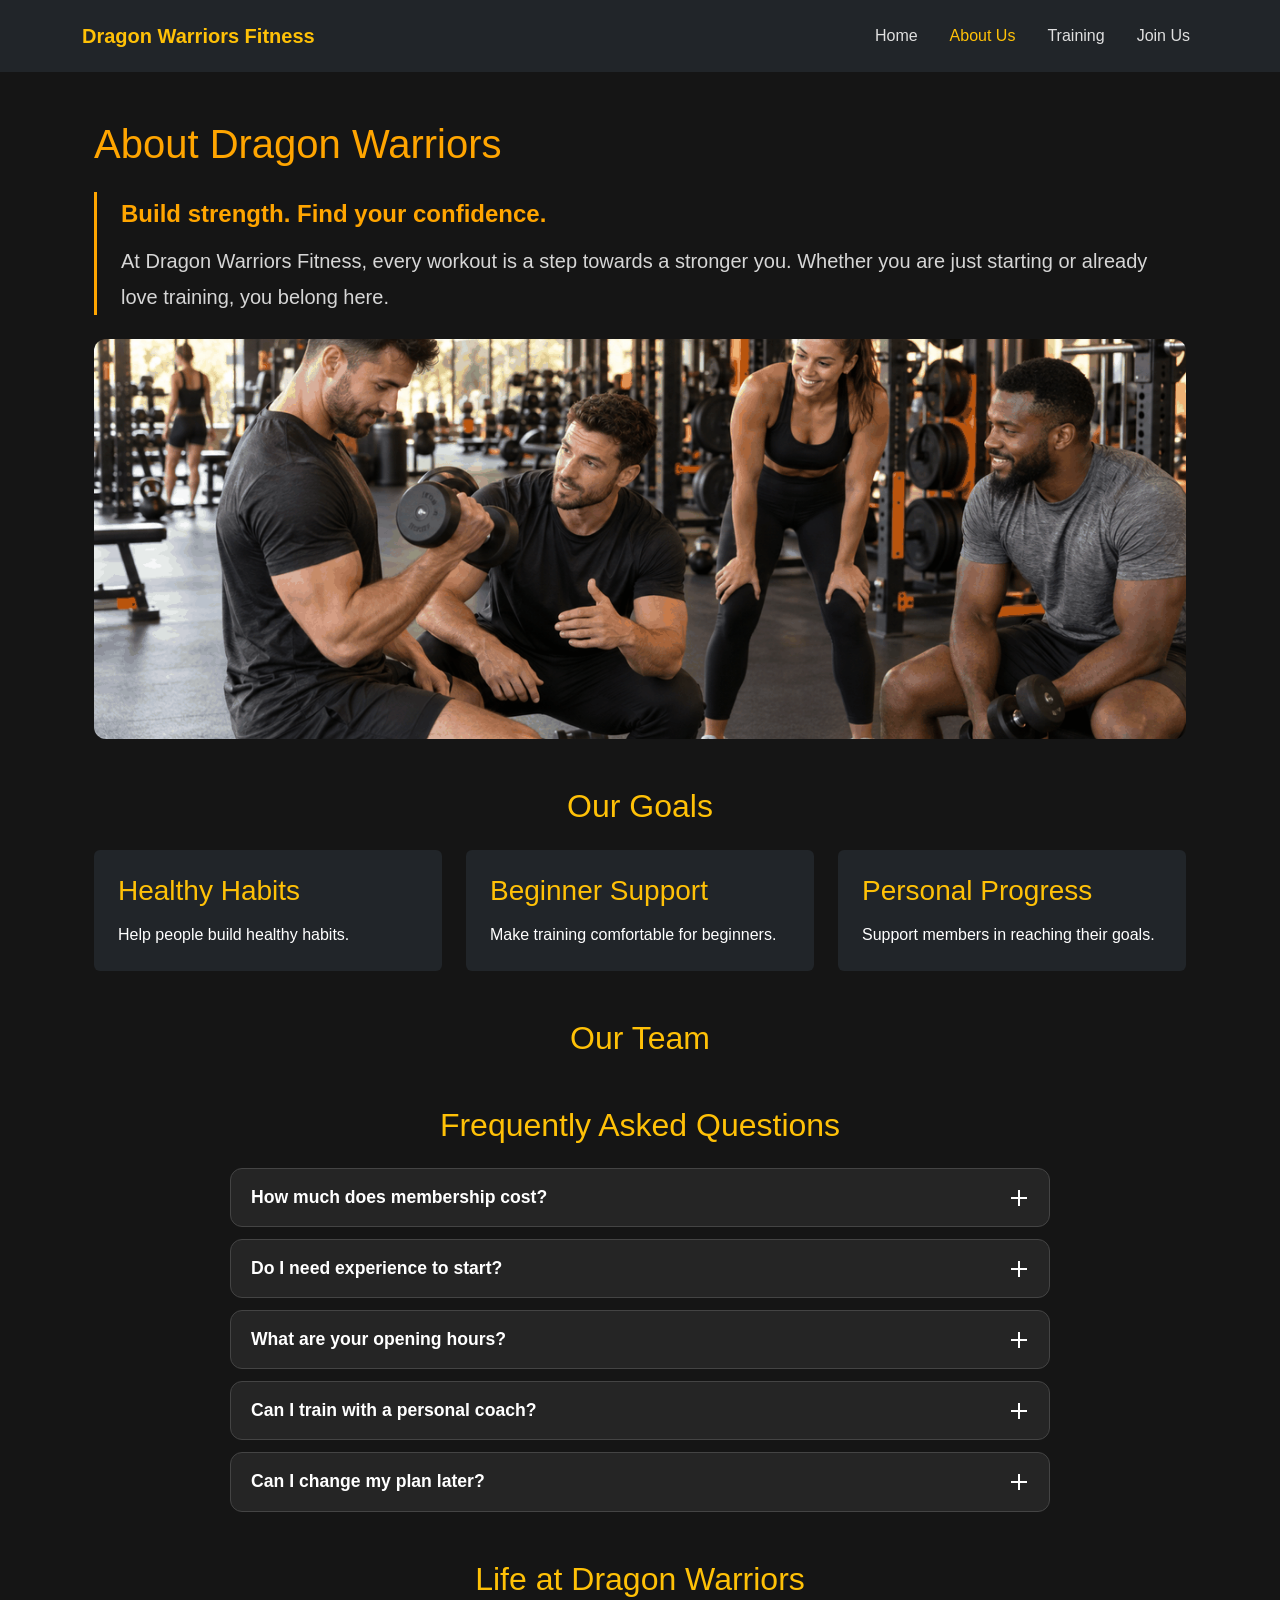
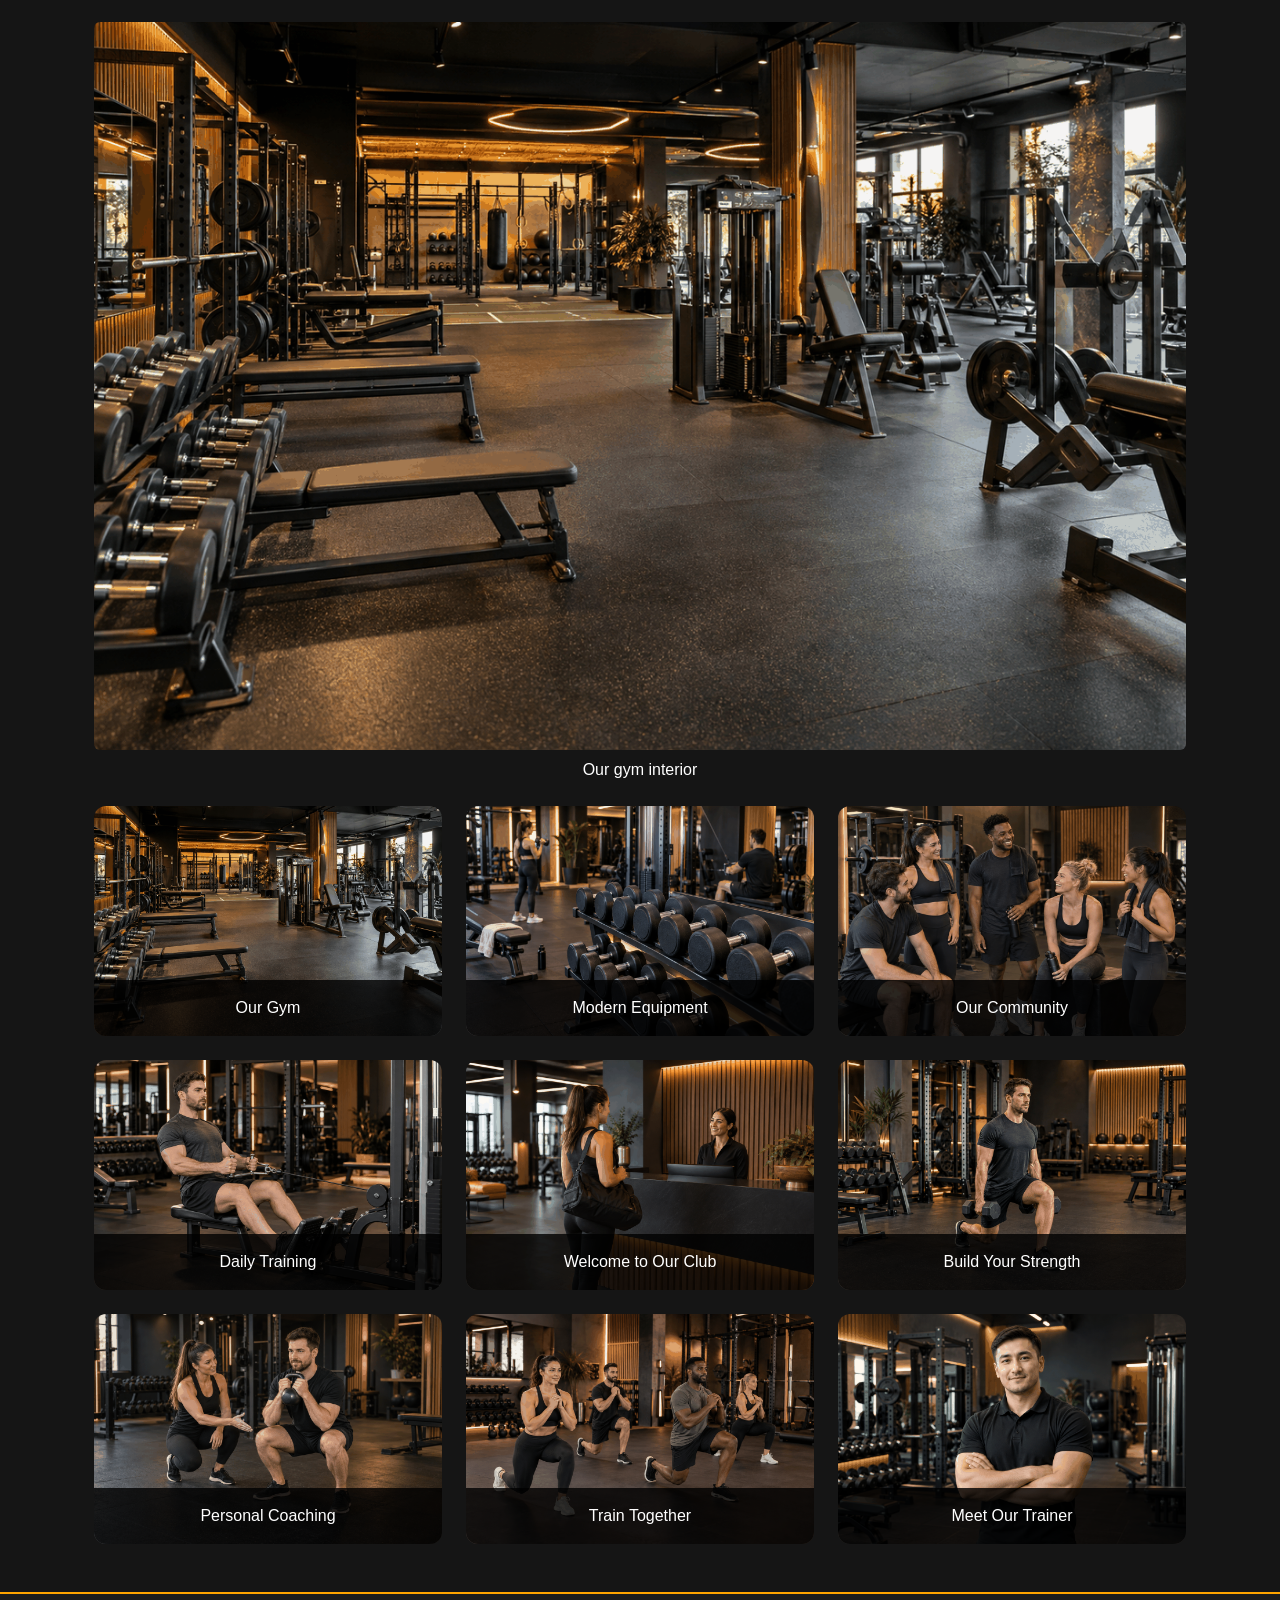
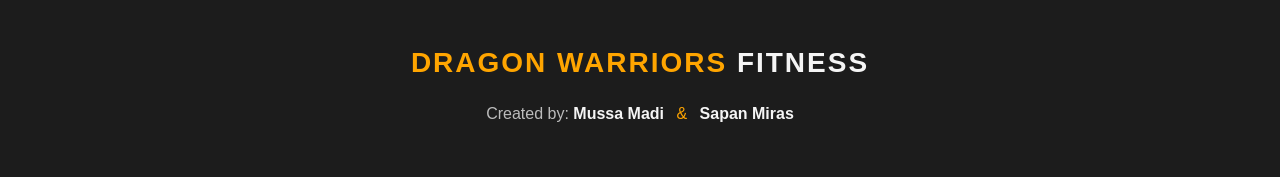
==== commit e9a43a02: "Complete Assignment 5: advanced JavaScript and DOM manipulation" ====
--- a/about.html
+++ b/about.html
@@ -2,7 +2,6 @@
 <html lang="en">
 
 <head>
-    <!-- Created by: Mussa Madi -->
     <meta charset="UTF-8">
     <meta name="viewport" content="width=device-width, initial-scale=1.0">
 
@@ -134,81 +133,12 @@
         </section>
 
         <section class="container mb-4 mb-lg-5 px-3 px-md-4"
-                 aria-labelledby="team-heading">
+                aria-labelledby="team-heading">
             <h2 class="text-warning text-center mb-4" id="team-heading">
                 Our Team
             </h2>
 
-            <div class="row g-4">
-
-                <div class="col-12 col-lg-6">
-                    <article class="member-card h-100 p-3 p-lg-4" id="madi">
-                        <img class="member-photo d-block mx-auto mb-4"
-                             src="images/madi.png"
-                             alt="Mussa Madi"
-                             loading="lazy">
-
-                        <h3 class="mb-2">Mussa Madi</h3>
-                        <p class="member-role mb-3">Fitness Trainer</p>
-
-                        <p class="member-bio mb-3">
-                            My name is Mussa Madi. I live in Astana.
-                            I am a fitness trainer at Dragon Warriors Fitness
-                            with one year of experience.
-                        </p>
-
-                        <ul class="member-details list-unstyled p-0 mt-4 mb-0">
-                            <li class="py-3">
-                                <strong>Age</strong>
-                                <span>18 years old</span>
-                            </li>
-                            <li class="py-3">
-                                <strong>City</strong>
-                                <span>Astana</span>
-                            </li>
-                            <li class="py-3">
-                                <strong>Gym experience</strong>
-                                <span>1 year</span>
-                            </li>
-                        </ul>
-                    </article>
-                </div>
-
-                <div class="col-12 col-lg-6">
-                    <article class="member-card h-100 p-3 p-lg-4" id="miras">
-                        <img class="member-photo d-block mx-auto mb-4"
-                             src="images/miras.png"
-                             alt="Sapan Miras"
-                             loading="lazy">
-
-                        <h3 class="mb-2">Sapan Miras</h3>
-                        <p class="member-role mb-3">Fitness Trainer</p>
-
-                        <p class="member-bio mb-3">
-                            My name is Sapan Miras. I am 18 years old
-                            and live in Astana. I am a fitness trainer
-                            at Dragon Warriors Fitness and have two years
-                            of experience in fitness.
-                        </p>
-
-                        <ul class="member-details list-unstyled p-0 mt-4 mb-0">
-                            <li class="py-3">
-                                <strong>Age</strong>
-                                <span>18 years old</span>
-                            </li>
-                            <li class="py-3">
-                                <strong>City</strong>
-                                <span>Astana</span>
-                            </li>
-                            <li class="py-3">
-                                <strong>Fitness experience</strong>
-                                <span>2 years</span>
-                            </li>
-                        </ul>
-                    </article>
-                </div>
-
-            </div>
+            <div class="row g-4" id="team-list"></div>
         </section>
 
         <section class="container mb-4 mb-lg-5 px-3 px-md-4"
@@ -322,6 +252,17 @@
             <h2 class="text-warning text-center mb-4" id="gallery-heading">
                 Life at Dragon Warriors
             </h2>
+
+            <div class="text-center mb-4">
+                <img id="main-photo"
+                    src="images/gallery1.png"
+                    alt="Our gym interior"
+                    class="img-fluid rounded">
+
+                <p id="photo-caption" class="mt-2">
+                    Our gym interior
+                </p>
+            </div>
 
             <div class="row g-4">
 
@@ -439,6 +380,9 @@
 
     <script src="https://cdn.jsdelivr.net/npm/bootstrap@5.3.3/dist/js/bootstrap.bundle.min.js"></script>
     <script src="js/accordion.js"></script>
+    <script src="js/gallery.js"></script>
+    <script src="js/keyboard.js"></script>
+    <script src="js/team.js"></script>
 
 </body>
 
